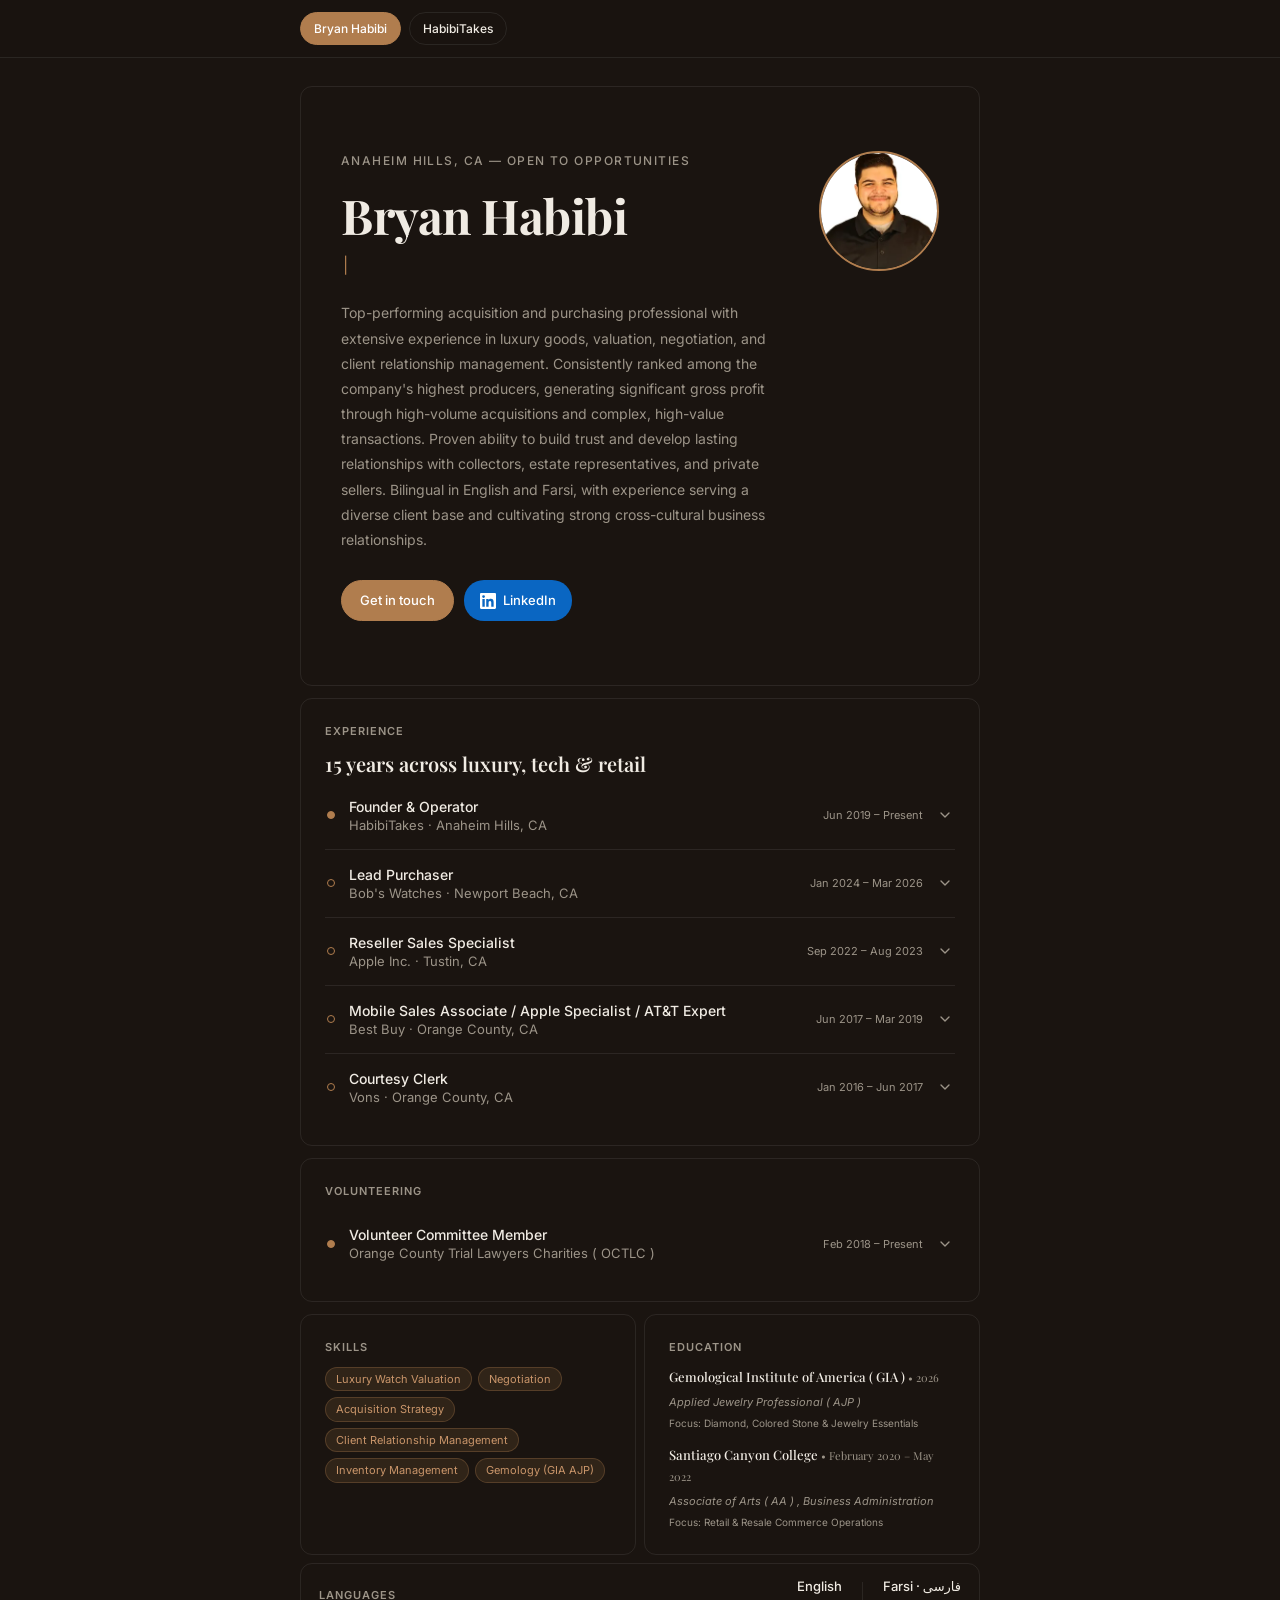
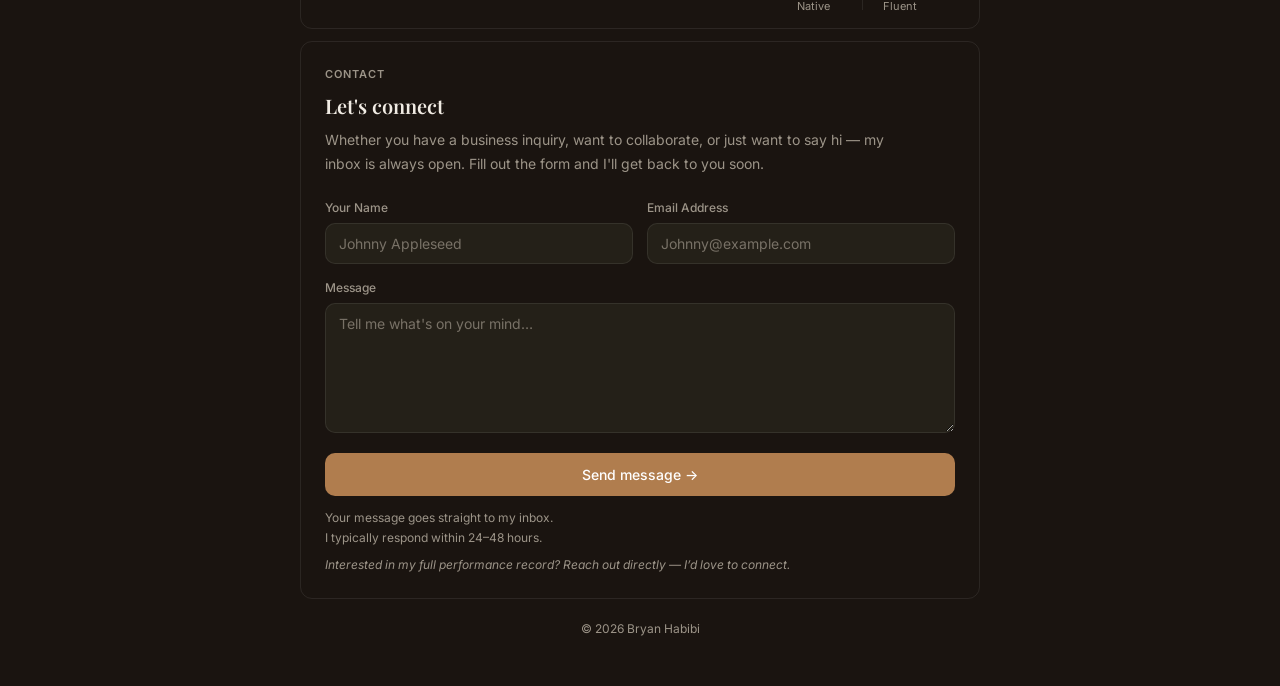
==== index.html @ 7abf28cc "images: stop the picture element from stretching the mobile hero Whitespace and the source tag were " ====
<!DOCTYPE html>
<html lang="en" class="dark">
<head>
  <meta charset="UTF-8" />
  <meta name="viewport" content="width=device-width, initial-scale=1.0" />
  <title>Bryan Habibi · Sales &amp; Acquisitions | Luxury Watches &amp; Resale</title>
  <link rel="dns-prefetch" href="//fonts.googleapis.com" />
  <link rel="dns-prefetch" href="//fonts.gstatic.com" />
  <link rel="preconnect" href="https://fonts.googleapis.com" />
  <link rel="preconnect" href="https://fonts.gstatic.com" crossorigin />
  <link rel="preload" href="https://fonts.googleapis.com/css2?family=Playfair+Display:wght@400;600;700&family=Inter:wght@400;500;600&display=swap" as="style" />
  <link href="https://fonts.googleapis.com/css2?family=Playfair+Display:wght@400;600;700&family=Inter:wght@400;500;600&display=swap" rel="stylesheet" />
  <link rel="stylesheet" href="styles.css" />
  <link rel="icon" type="image/png" sizes="32x32" href="assets/favicon-32.png" />
  <link rel="apple-touch-icon" sizes="180x180" href="assets/apple-touch-icon.png" />
  <meta name="description" content="Bryan Habibi — Sales and acquisitions professional in Southern California with 15 years across luxury watches, tech, and retail. Founder of HabibiTakes. GIA Applied Jewelry Professional." />
  <meta property="og:title" content="Bryan Habibi · Sales &amp; Acquisitions | Luxury Watches &amp; Resale" />
  <meta property="og:description" content="Bryan Habibi — Sales and acquisitions professional in Southern California with 15 years across luxury watches, tech, and retail. Founder of HabibiTakes. GIA Applied Jewelry Professional." />
  <meta property="og:image" content="https://bryanhabibi.com/assets/og-image.jpg" />
  <meta property="og:image:width" content="1200" />
  <meta property="og:image:height" content="630" />
  <meta property="og:url" content="https://bryanhabibi.com" />
  <meta property="og:type" content="website" />
  <meta name="twitter:card" content="summary_large_image" />
  <meta name="twitter:title" content="Bryan Habibi · Sales &amp; Acquisitions | Luxury Watches &amp; Resale" />
  <meta name="twitter:description" content="Bryan Habibi — Sales and acquisitions professional in Southern California with 15 years across luxury watches, tech, and retail. Founder of HabibiTakes. GIA Applied Jewelry Professional." />
  <meta name="twitter:image" content="https://bryanhabibi.com/assets/og-image.jpg" />
  <link rel="canonical" href="https://bryanhabibi.com" />
  <script type="application/ld+json">
  {
    "@context": "https://schema.org",
    "@type": "Person",
    "name": "Bryan Habibi",
    "url": "https://bryanhabibi.com",
    "jobTitle": "Founder & Operator",
    "worksFor": { "@type": "Organization", "name": "HabibiTakes" },
    "hasCredential": {
      "@type": "EducationalOccupationalCredential",
      "name": "Applied Jewelry Professional (AJP)",
      "recognizedBy": { "@type": "Organization", "name": "Gemological Institute of America" },
      "dateCreated": "2026"
    },
    "alumniOf": { "@type": "CollegeOrUniversity", "name": "Santiago Canyon College" },
    "address": { "@type": "PostalAddress", "addressLocality": "Anaheim Hills", "addressRegion": "CA", "addressCountry": "US" },
    "knowsLanguage": ["English", "Farsi"],
    "sameAs": ["https://www.linkedin.com/in/bryannhabibi"]
  }
  </script>
  <script>
    window.SITE_ID    = 'bryan';
    window.SITE_NAME  = 'Bryan Habibi';
    window.SITE_EMOJI = '👔';
    window.SITE_COLOR = 0xb07d4e;
  </script>
  <script defer src="analytics.js"></script>
</head>
<body>

  <a href="#main-content" class="skip-link">Skip to main content</a>

  <!-- ============================================================
       NAVIGATION
       ============================================================ -->
  <nav id="navbar">
    <div class="nav-inner">
      <div class="nav-switcher">
        <a href="https://bryanhabibi.com" class="switcher-btn active" aria-label="Go to Bryan Habibi site">Bryan Habibi</a>
        <a href="https://habibitakes.com" class="switcher-btn" aria-label="Go to HabibiTakes site" data-track="nav-to-ht">HabibiTakes</a>
      </div>
    </div>
  </nav>


  <span id="main-content" tabindex="-1" aria-hidden="true" style="position:absolute;height:0;overflow:hidden"></span>

  <main class="wrap">

    <!-- ============================================================
         HERO / ABOUT
         ============================================================ -->
    <section id="about" class="card hero-card fade-in">
      <div id="hero-bg" aria-hidden="true"></div>
      <div class="hero-row">
        <div class="hero-text">
          <p class="hero-eyebrow">Anaheim Hills, CA — Open to opportunities</p>
          <h1 class="hero-name">Bryan Habibi</h1>
          <p class="hero-sub" id="heroTagline" aria-label="Luxury Goods Acquisition &amp; Sales Specialist"></p>
          <p class="hero-bio">
            Top-performing acquisition and purchasing professional with
            extensive experience in luxury goods, valuation, negotiation,
            and client relationship management. Consistently ranked among
            the company's highest producers, generating significant gross
            profit through high-volume acquisitions and complex, high-value
            transactions. Proven ability to build trust and develop lasting
            relationships with collectors, estate representatives, and
            private sellers. Bilingual in English and Farsi, with experience
            serving a diverse client base and cultivating strong
            cross-cultural business relationships.
          </p>
          <div class="hero-actions">
            <a href="#contact" class="pill pill-filled">Get in touch</a>
            <a href="https://www.linkedin.com/in/habibitakes" class="linkedin-btn" target="_blank" rel="noopener noreferrer" aria-label="Visit Bryan Habibi on LinkedIn" data-track="linkedin-click">
              <svg class="linkedin-icon" viewBox="0 0 24 24" fill="currentColor" aria-hidden="true"><path d="M20.45 20.45h-3.56v-5.57c0-1.33-.02-3.04-1.85-3.04-1.85 0-2.14 1.45-2.14 2.94v5.67H9.35V9h3.41v1.56h.05c.48-.9 1.63-1.85 3.37-1.85 3.6 0 4.27 2.37 4.27 5.46v6.28zM5.34 7.43a2.07 2.07 0 11-.01-4.14 2.07 2.07 0 01.01 4.14zM7.12 20.45H3.56V9h3.56v11.45zM22.22 0H1.77C.79 0 0 .77 0 1.72v20.56C0 23.23.79 24 1.77 24h20.45c.98 0 1.78-.77 1.78-1.72V1.72C24 .77 23.2 0 22.22 0z"/></svg>
              <span>LinkedIn</span>
            </a>
          </div>
        </div>
        <picture><source srcset="assets/BryanHabibi_Headshot.webp" type="image/webp"><img class="hero-photo" src="assets/BryanHabibi_Headshot.jpg" alt="Bryan Habibi" width="120" height="120" fetchpriority="high"></picture>
      </div>
    </section>

    <!-- ============================================================
         EXPERIENCE TIMELINE
         ============================================================ -->
    <section id="experience" class="card fade-in">
      <div class="xp-header">
        <p class="card-label">Experience</p>
        <h2 class="card-title">15 years across luxury, tech &amp; retail</h2>
      </div>

      <div class="xp-list-wrap">

        <!-- Job 1: HabibiTakes -->
        <div class="xp-row" data-track="resume-habibi-takes">
          <button class="xp-head" type="button" aria-expanded="false" aria-controls="xp-panel-1">
            <span class="xp-dot filled" aria-hidden="true"></span>
            <span class="xp-meta">
              <span class="xp-role">Founder &amp; Operator</span>
              <span class="xp-company">HabibiTakes · Anaheim Hills, CA</span>
            </span>
            <span class="xp-date">Jun 2019 &ndash; Present</span>
            <svg class="xp-chev" viewBox="0 0 24 24" fill="none" stroke="currentColor" stroke-width="2" stroke-linecap="round" stroke-linejoin="round" aria-hidden="true"><polyline points="6 9 12 15 18 9"/></svg>
          </button>
          <div class="xp-panel" id="xp-panel-1" role="region" aria-hidden="true">
            <div class="xp-panel-inner">
              <ul class="xp-bullets">
                <li>Operating an independent product sourcing, resale, and distribution business serving DTC and B2B clients. Maintained margins between 150%&ndash;300% through sourcing inventory at 80&ndash;90% off MSRP.</li>
                <li>Managed purchasing decisions, oversaw inventory levels, adapted a dynamic pricing strategy, and maintained customer relationships through guaranteed logistics.</li>
                <li>Identified, screened, and mentored several associates into launching their own similar ventures, using a rigorous compatibility-based vetting process to ensure a strong fit.</li>
              </ul>
              <p class="xp-sub">Featured Achievement</p>
              <ul class="xp-bullets">
                <li>Sourced over 10,000 cases of Dog and Cat food through Amazon Prime and sold across B2B and D2C channels over a nine-month period, coordinating sales strategy across Amazon B2B and retail partners. Implemented a community giveback program donating excess inventory to local animal shelters and veterinary hospitals, reinforcing brand goodwill and optimizing sell-through rates.</li>
              </ul>
            </div>
          </div>
        </div>

        <!-- Job 2: Bob's Watches -->
        <div class="xp-row" data-track="resume-bobs-watches">
          <button class="xp-head" type="button" aria-expanded="false" aria-controls="xp-panel-2">
            <span class="xp-dot" aria-hidden="true"></span>
            <span class="xp-meta">
              <span class="xp-role">Lead Purchaser</span>
              <span class="xp-company">Bob's Watches · Newport Beach, CA</span>
            </span>
            <span class="xp-date">Jan 2024 &ndash; Mar 2026</span>
            <svg class="xp-chev" viewBox="0 0 24 24" fill="none" stroke="currentColor" stroke-width="2" stroke-linecap="round" stroke-linejoin="round" aria-hidden="true"><polyline points="6 9 12 15 18 9"/></svg>
          </button>
          <div class="xp-panel" id="xp-panel-2" role="region" aria-hidden="true">
            <div class="xp-panel-inner">
              <p class="xp-sub">Performance Highlights</p>
              <ul class="xp-bullets">
                <li>#1 of 20 ranked in purchasing company-wide by total units acquired.</li>
                <li>Consistently maintained top commission tier in 90%+ of working weeks, including through seasonal fluctuations.</li>
              </ul>
              <p class="xp-sub">Role &amp; Responsibilities</p>
              <ul class="xp-bullets">
                <li>Conducted real-time market valuation on pre-owned luxury timepieces across both modern and vintage Rolex, Patek Philippe, Audemars Piguet, Omega, and Cartier.</li>
                <li>Maintained weekly 1 on 1 meetings with other purchasers to review call performance, email quality, and conduct mock negotiations to bridge skill gaps.</li>
                <li>Managed complex consignment and estate acquisitions by providing valuations, engaging in fee negotiations, and managing the client relationship from start to finish.</li>
                <li>Participated in monthly meetings with management to discuss buying prices and practices to maintain operations within optimal market positioning.</li>
              </ul>
              <p class="xp-sub">Featured Achievement</p>
              <ul class="xp-bullets">
                <li>Coordinated the acquisition and consignment of a $500,000 estate consisting of five rare Patek Philippe timepieces. Managed negotiations across multiple stakeholders over four months, accelerated sales timelines, and generated substantial company revenue while preserving key collector relationships.</li>
              </ul>
            </div>
          </div>
        </div>

        <!-- Job 3: Apple Inc. -->
        <div class="xp-row" data-track="resume-apple">
          <button class="xp-head" type="button" aria-expanded="false" aria-controls="xp-panel-3">
            <span class="xp-dot" aria-hidden="true"></span>
            <span class="xp-meta">
              <span class="xp-role">Reseller Sales Specialist</span>
              <span class="xp-company">Apple Inc. · Tustin, CA</span>
            </span>
            <span class="xp-date">Sep 2022 &ndash; Aug 2023</span>
            <svg class="xp-chev" viewBox="0 0 24 24" fill="none" stroke="currentColor" stroke-width="2" stroke-linecap="round" stroke-linejoin="round" aria-hidden="true"><polyline points="6 9 12 15 18 9"/></svg>
          </button>
          <div class="xp-panel" id="xp-panel-3" role="region" aria-hidden="true">
            <div class="xp-panel-inner">
              <ul class="xp-bullets">
                <li>Advised partnering retail employees on Apple hardware, software, and accessory lineup, consistently meeting and exceeding individual sales targets at assigned locations.</li>
                <li>Leveraged 10 years of product knowledge across the full Apple ecosystem to support consultative, needs-based selling with a focus on customer satisfaction and retention.</li>
              </ul>
            </div>
          </div>
        </div>

        <!-- Job 4: Best Buy -->
        <div class="xp-row" data-track="resume-best-buy">
          <button class="xp-head" type="button" aria-expanded="false" aria-controls="xp-panel-4">
            <span class="xp-dot" aria-hidden="true"></span>
            <span class="xp-meta">
              <span class="xp-role">Mobile Sales Associate / Apple Specialist / AT&amp;T Expert</span>
              <span class="xp-company">Best Buy · Orange County, CA</span>
            </span>
            <span class="xp-date">Jun 2017 &ndash; Mar 2019</span>
            <svg class="xp-chev" viewBox="0 0 24 24" fill="none" stroke="currentColor" stroke-width="2" stroke-linecap="round" stroke-linejoin="round" aria-hidden="true"><polyline points="6 9 12 15 18 9"/></svg>
          </button>
          <div class="xp-panel" id="xp-panel-4" role="region" aria-hidden="true">
            <div class="xp-panel-inner">
              <ul class="xp-bullets">
                <li>Drove mobile device and plan sales across AT&amp;T, Verizon, and Sprint carrier lines, consistently ranking among top associates in the department.</li>
                <li>Built customer rapport through needs-based consultations, resulting in increased attachment rate on accessories and protection plans.</li>
              </ul>
            </div>
          </div>
        </div>

        <!-- Job 5: Vons -->
        <div class="xp-row" data-track="resume-vons">
          <button class="xp-head" type="button" aria-expanded="false" aria-controls="xp-panel-5">
            <span class="xp-dot" aria-hidden="true"></span>
            <span class="xp-meta">
              <span class="xp-role">Courtesy Clerk</span>
              <span class="xp-company">Vons · Orange County, CA</span>
            </span>
            <span class="xp-date">Jan 2016 &ndash; Jun 2017</span>
            <svg class="xp-chev" viewBox="0 0 24 24" fill="none" stroke="currentColor" stroke-width="2" stroke-linecap="round" stroke-linejoin="round" aria-hidden="true"><polyline points="6 9 12 15 18 9"/></svg>
          </button>
          <div class="xp-panel" id="xp-panel-5" role="region" aria-hidden="true">
            <div class="xp-panel-inner">
              <ul class="xp-bullets">
                <li>Assisted customers throughout the store including bagging groceries, locating products, and ensuring a smooth and welcoming in-store experience.</li>
                <li>Supported management in the planning and execution of in-store activations for promotional events, seasonal campaigns, and holiday displays.</li>
              </ul>
            </div>
          </div>
        </div>

      </div>
    </section>

    <!-- ============================================================
         VOLUNTEERING
         ============================================================ -->
    <section class="card fade-in" aria-label="Volunteering">
      <div class="xp-header">
        <p class="card-label">Volunteering</p>
      </div>

      <div class="xp-list-wrap">

        <!-- OCTLC -->
        <div class="xp-row" data-track="volunteer-octlc">
          <button class="xp-head" type="button" aria-expanded="false" aria-controls="xp-panel-6">
            <span class="xp-dot filled" aria-hidden="true"></span>
            <span class="xp-meta">
              <span class="xp-role">Volunteer Committee Member</span>
              <span class="xp-company">Orange County Trial Lawyers Charities ( OCTLC )</span>
            </span>
            <span class="xp-date">Feb 2018 &ndash; Present</span>
            <svg class="xp-chev" viewBox="0 0 24 24" fill="none" stroke="currentColor" stroke-width="2" stroke-linecap="round" stroke-linejoin="round" aria-hidden="true"><polyline points="6 9 12 15 18 9"/></svg>
          </button>
          <div class="xp-panel" id="xp-panel-6" role="region" aria-hidden="true">
            <div class="xp-panel-inner">
              <ul class="xp-bullets">
                <li>Maintain the organization's social media and online presence, and represent OCTLC in person at fundraising campaigns and events 3&ndash;4 times per year.</li>
                <li>Provide on-site IT support for major in-person events, including AV setup, troubleshooting, and technical assistance to keep programming running smoothly.</li>
                <li>Support fundraising efforts benefiting Orange County nonprofits including Human Options and CHOC Children's Hospital.</li>
              </ul>
            </div>
          </div>
        </div>

      </div>
    </section>

    <!-- ============================================================
         SKILLS · EDUCATION · LANGUAGES
         ============================================================ -->
    <section class="se-wrap" aria-label="Skills, education and languages">

      <div class="grid-2 se-row">
        <!-- Skills -->
        <div class="card fade-in d1">
          <p class="card-label">Skills</p>
          <div class="badge-wrap">
            <span class="badge">Luxury Watch Valuation</span>
            <span class="badge">Negotiation</span>
            <span class="badge">Acquisition Strategy</span>
            <span class="badge">Client Relationship Management</span>
            <span class="badge">Inventory Management</span>
            <span class="badge">Gemology (GIA AJP)</span>
          </div>
        </div>

        <!-- Education -->
        <div class="card fade-in d2">
          <p class="card-label">Education</p>
          <div class="edu-item">
            <p class="edu-name">Gemological Institute of America ( GIA ) <span class="edu-inline-date">&bull; 2026</span></p>
            <p class="edu-body"><em>Applied Jewelry Professional ( AJP )</em></p>
            <p class="edu-sub">Focus: Diamond, Colored Stone &amp; Jewelry Essentials</p>
          </div>
          <div class="edu-item">
            <p class="edu-name">Santiago Canyon College <span class="edu-inline-date">&bull; February 2020 &ndash; May 2022</span></p>
            <p class="edu-body"><em>Associate of Arts ( AA ) , Business Administration</em></p>
            <p class="edu-sub">Focus: Retail &amp; Resale Commerce Operations</p>
          </div>
        </div>
      </div>

      <!-- Languages -->
      <div class="card lang-bar fade-in d3">
        <p class="card-label lang-label">Languages</p>
        <div class="lang-entries">
          <div class="lang-entry">
            <span class="lang-name">English</span>
            <span class="lang-level">Native</span>
          </div>
          <div class="lang-divider" aria-hidden="true"></div>
          <div class="lang-entry">
            <span class="lang-name">Farsi · فارسی</span>
            <span class="lang-level">Fluent</span>
          </div>
        </div>
      </div>

    </section>

    <!-- ============================================================
         CONTACT
         ============================================================ -->
    <section id="contact" class="card fade-in">
      <p class="card-label">Contact</p>
      <h2 class="card-title">Let's connect</h2>
      <p class="contact-intro">
        Whether you have a business inquiry, want to collaborate, or just want to say hi —
        my inbox is always open. Fill out the form and I'll get back to you soon.
      </p>

      <form id="contact-form-bh" novalidate>
        <div class="form-grid">
          <div class="form-row">
            <label for="fname">Your Name</label>
            <input type="text" id="fname" name="name" placeholder="Johnny Appleseed" required />
          </div>
          <div class="form-row">
            <label for="femail">Email Address</label>
            <input type="email" id="femail" name="email" placeholder="Johnny@example.com" required />
          </div>
        </div>
        <div class="form-row">
          <label for="fmessage">Message</label>
          <textarea id="fmessage" name="message" placeholder="Tell me what's on your mind…" required></textarea>
        </div>
        <button type="submit" class="submit-btn" data-fs-submit-btn>Send message &rarr;</button>
        <div id="form-error"></div>
        <p class="form-note">Your message goes straight to my inbox.<br/>I typically respond within 24&ndash;48 hours.</p>
        <p class="form-note form-note-em">Interested in my full performance record? Reach out directly &mdash; I&rsquo;d love to connect.</p>
        <!-- Honeypot — hidden from real users, bots auto-fill it -->
        <div style="position:absolute;left:-9999px;height:0;overflow:hidden;" aria-hidden="true">
          <label for="website">Leave this empty</label>
          <input type="text" id="website" name="website" tabindex="-1" autocomplete="off" />
        </div>
        <input type="hidden" name="_timestamp" value="" />
      </form>

      <!-- Shown on successful submission -->
      <div id="form-success" data-fs-success>
        <svg viewBox="0 0 24 24" fill="none" stroke="currentColor" stroke-width="2" stroke-linecap="round" stroke-linejoin="round">
          <path d="M22 11.08V12a10 10 0 11-5.93-9.14"/>
          <polyline points="22 4 12 14.01 9 11.01"/>
        </svg>
        <p>Thanks for reaching out!</p>
        <small>I&rsquo;ll get back to you soon.</small>
      </div>
    </section>

    <!-- ============================================================
         FOOTER
         ============================================================ -->
    <footer>
      <p>&copy; <span id="yr">2026</span> Bryan Habibi</p>
    </footer>

  </main>


  <!-- ============================================================
       JAVASCRIPT
       ============================================================ -->
  <script>
    /* Dark mode is enforced permanently via class="dark" on <html>. */

    /* ── Footer year ───────────────────────────────────────────── */
    document.getElementById('yr').textContent = new Date().getFullYear();

    /* ── Parallax hero background ──────────────────────────────── */
    const heroBg = document.getElementById('hero-bg');
    window.addEventListener('scroll', () => {
      if (heroBg && window.innerWidth > 600) {
        heroBg.style.transform = `translateY(${window.scrollY * 0.38}px)`;
      }
    }, { passive: true });

    /* ── Intersection Observer: fade-in on scroll ──────────────── */
    const io = new IntersectionObserver(
      entries => entries.forEach(e => {
        if (e.isIntersecting) {
          e.target.classList.add('visible');
          io.unobserve(e.target);
        }
      }),
      { threshold: 0, rootMargin: '0px' }
    );
    const fadeEls = document.querySelectorAll('.fade-in');
    fadeEls.forEach(el => io.observe(el));
    setTimeout(() => fadeEls.forEach(el => el.classList.add('visible')), 1500);

    /* ── Animated stat counter ──────────────────────────────────── */
    (function () {
      if (window.matchMedia('(prefers-reduced-motion: reduce)').matches) return;
      document.querySelectorAll('.stat-num').forEach(el => {
        const raw = el.textContent.trim();
        const num = Number(raw);
        if (!Number.isFinite(num) || raw !== String(num)) return;
        el.textContent = '0';
        const counterIo = new IntersectionObserver(entries => {
          if (!entries[0].isIntersecting) return;
          counterIo.disconnect();
          const start = performance.now();
          const dur = 1500;
          (function tick(now) {
            const p = Math.min((now - start) / dur, 1);
            const eased = 1 - Math.pow(1 - p, 3);
            el.textContent = Math.round(eased * num);
            if (p < 1) requestAnimationFrame(tick);
          })(start);
        }, { threshold: 0.5 });
        counterIo.observe(el.closest('.stat-card') || el);
      });
    })();

    /* ── Typewriter effect ───────────────────────────────────────── */
    (function () {
      const reduced = window.matchMedia('(prefers-reduced-motion: reduce)').matches;
      function typewrite(el, text, delay) {
        if (reduced) { el.textContent = text; return; }
        el.textContent = '';
        el.classList.add('tw-typing');
        let i = 0;
        setTimeout(() => {
          const iv = setInterval(() => {
            el.textContent += text[i++];
            if (i >= text.length) {
              clearInterval(iv);
              setTimeout(() => el.classList.remove('tw-typing'), 1000);
            }
          }, 45);
        }, delay);
      }
      const tag = document.getElementById('heroTagline');
      if (tag) typewrite(tag, 'Luxury Goods Acquisition & Sales Specialist', 1500);
    })();

    /* ── Page transition ─────────────────────────────────────────── */
    document.querySelectorAll('.switcher-btn').forEach(btn => {
      btn.addEventListener('click', e => {
        const href = btn.getAttribute('href');
        if (!href || href === '#' || btn.classList.contains('active')) return;
        e.preventDefault();
        document.body.style.transition = 'opacity 0.3s ease, transform 0.3s ease';
        document.body.style.opacity = '0';
        document.body.style.transform = 'translateY(-10px)';
        setTimeout(() => { window.location.href = href; }, 300);
      });
    });

    /* ── Experience timeline: accordion expand / collapse ───────── */
    (function () {
      const rows = Array.from(document.querySelectorAll('.xp-row'));
      rows.forEach(row => {
        const head  = row.querySelector('.xp-head');
        const panel = row.querySelector('.xp-panel');
        if (!head || !panel) return;

        head.addEventListener('click', () => {
          const willOpen = !row.classList.contains('open');

          // Close every row first (only one open at a time)
          rows.forEach(r => {
            r.classList.remove('open');
            const p = r.querySelector('.xp-panel');
            const h = r.querySelector('.xp-head');
            if (p) { p.style.maxHeight = null; p.setAttribute('aria-hidden', 'true'); }
            if (h) h.setAttribute('aria-expanded', 'false');
          });

          if (willOpen) {
            row.classList.add('open');
            panel.style.maxHeight = panel.scrollHeight + 'px';
            panel.setAttribute('aria-hidden', 'false');
            head.setAttribute('aria-expanded', 'true');
          }
        });
      });
    })();

    /* ── Honeypot timestamp ─────────────────────────────────────────── */
    (function () {
      const formEl  = document.getElementById('contact-form-bh');
      const tsField = formEl.querySelector('[name="_timestamp"]');
      formEl.addEventListener('focusin', function () {
        if (!tsField.value) tsField.value = Date.now();
      }, { once: true });
    })();

    /* ── Contact form: Formspree async submission ─────────────────── */
    const form    = document.getElementById('contact-form-bh');
    const success = document.getElementById('form-success');
    const errEl   = document.getElementById('form-error');

    form.addEventListener('submit', async e => {
      e.preventDefault();
      const name    = form.name.value.trim();
      const email   = form.email.value.trim();
      const message = form.message.value.trim();
      if (!name || !email || !message) return;

      const btn = form.querySelector('[data-fs-submit-btn]');
      btn.textContent     = 'Sending...';
      btn.disabled        = true;
      errEl.style.display = 'none';

      try {
        const res = await fetch('https://formspree.io/f/mqejgoge', {
          method:  'POST',
          headers: { 'Accept': 'application/json' },
          body:    new FormData(form)
        });

        if (res.ok) {
          form.style.display    = 'none';
          success.style.display = 'block';
        } else {
          const data = await res.json();
          const msg  = data.errors?.map(err => err.message).join(' ')
                       || 'Something went wrong. Please try again.';
          throw new Error(msg);
        }
      } catch (err) {
        const isNetwork = err instanceof TypeError;
        errEl.textContent   = isNetwork
          ? 'Unable to send — please check your connection and try again.'
          : (err.message || 'Something went wrong. Please try again.');
        errEl.style.display = 'block';
        btn.textContent     = 'Send message →';
        btn.disabled        = false;
      }
    });
  </script>

</body>
</html>
---- styles.css ----
/* ============================================================
   Bryan Habibi — editorial minimal redesign
   Clean, airy, thin borders, single warm background.
   ============================================================ */

:root {
  --radius:    12px;
  --serif:     'Playfair Display', Georgia, 'Times New Roman', serif;
  --sans:      'Inter', system-ui, -apple-system, BlinkMacSystemFont, sans-serif;
  --maxw:      720px;
}

/* Dark mode is enforced permanently (class="dark" on <html>). */
html.dark {
  --bg:        #1a1410;
  --surface:   #242018;
  --text:      #f0ebe3;
  --muted:     #9c9488;
  --accent:    #b07d4e;
  --border:    rgba(255, 255, 255, 0.08);
  --nav-bg:    rgba(26, 20, 16, 0.92);
}

* { box-sizing: border-box; margin: 0; padding: 0; }

html { scroll-behavior: smooth; }

body {
  font-family: var(--sans);
  background: var(--bg);
  color: var(--text);
  line-height: 1.6;
  font-weight: 400;
  -webkit-font-smoothing: antialiased;
  -moz-osx-font-smoothing: grayscale;
  transition: background 0.3s ease, color 0.3s ease;
}

a { color: inherit; }

/* ── Skip link ─────────────────────────────────────────────── */
.skip-link {
  position: absolute;
  left: -9999px;
  top: 0;
  background: var(--accent);
  color: #fff;
  padding: 10px 16px;
  border-radius: 0 0 8px 0;
  z-index: 100;
  font-size: 13px;
}
.skip-link:focus { left: 0; }

/* ── Navigation — slim bar, switcher pills only ────────────── */
#navbar {
  position: sticky;
  top: 0;
  z-index: 50;
  background: var(--nav-bg);
  backdrop-filter: blur(14px);
  -webkit-backdrop-filter: blur(14px);
  border-bottom: 0.5px solid var(--border);
}

.nav-inner {
  position: relative;
  max-width: var(--maxw);
  margin: 0 auto;
  padding: 12px 20px;
  display: flex;
  align-items: center;
  gap: 16px;
}

.nav-switcher { display: flex; gap: 8px; }

.switcher-btn {
  font-size: 12px;
  font-weight: 500;
  padding: 6px 13px;
  border-radius: 999px;
  border: 0.5px solid var(--border);
  color: var(--text);
  text-decoration: none;
  white-space: nowrap;
  transition: background 0.25s ease, border-color 0.25s ease, color 0.25s ease;
}
.switcher-btn:hover { border-color: var(--accent); }
.switcher-btn.active {
  background: var(--accent);
  color: #fff;
  border-color: var(--accent);
}

/* ── Layout shell ──────────────────────────────────────────── */
.wrap {
  max-width: var(--maxw);
  margin: 0 auto;
  padding: 28px 20px 44px;
  display: flex;
  flex-direction: column;
  gap: 12px;
}

section[id] { scroll-margin-top: 80px; }

/* ── Card base ─────────────────────────────────────────────── */
.card {
  border: 0.5px solid var(--border);
  border-radius: var(--radius);
  padding: 24px;
  background: transparent;
  transition: border-color 0.3s ease;
}

.card-label {
  font-size: 11px;
  font-weight: 600;
  text-transform: uppercase;
  letter-spacing: 0.09em;
  color: var(--muted);
  margin-bottom: 10px;
}
.card-title {
  font-family: var(--serif);
  font-size: 20px;
  font-weight: 600;
  color: var(--text);
  line-height: 1.25;
}
.card-body {
  font-size: 13px;
  color: var(--muted);
  line-height: 1.65;
  margin-top: 8px;
}

/* ── Hero ──────────────────────────────────────────────────── */
.hero-card {
  position: relative;
  overflow: hidden;
  padding: 64px 40px;
}
#hero-bg {
  position: absolute;
  inset: 0;
  pointer-events: none;
  z-index: -1;
}
.hero-eyebrow {
  font-size: 12px;
  font-weight: 500;
  text-transform: uppercase;
  letter-spacing: 0.12em;
  color: var(--muted);
  margin-bottom: 20px;
}
.hero-name {
  font-family: var(--serif);
  font-size: 48px;
  font-weight: 700;
  line-height: 1.05;
  letter-spacing: -0.01em;
  color: var(--text);
}
.hero-sub {
  font-size: 16px;
  color: var(--muted);
  margin-top: 12px;
  min-height: 1.4em;
}
.hero-sub.tw-typing::after {
  content: '|';
  color: var(--accent);
  margin-left: 2px;
  animation: twblink 1s step-end infinite;
}
@keyframes twblink { 50% { opacity: 0; } }
.hero-bio {
  font-size: 14px;
  color: var(--muted);
  line-height: 1.8;
  max-width: 560px;
  margin-top: 22px;
}
.hero-actions {
  display: flex;
  flex-wrap: wrap;
  gap: 10px;
  margin-top: 28px;
}

/* ── Pills ─────────────────────────────────────────────────── */
.pill {
  font-size: 13px;
  font-weight: 500;
  padding: 9px 18px;
  border-radius: 999px;
  text-decoration: none;
  display: inline-block;
  transition: opacity 0.25s ease, border-color 0.25s ease, color 0.25s ease;
}
.pill-filled {
  background: var(--accent);
  color: #fff;
  border: 0.5px solid var(--accent);
}
.pill-filled:hover { opacity: 0.9; }
.pill-outline {
  color: var(--text);
  border: 0.5px solid var(--border);
}
.pill-outline:hover { border-color: var(--accent); color: var(--accent); }

/* ── Hero row: text + profile photo ────────────────────────── */
.hero-row {
  display: flex;
  align-items: flex-start;
  gap: 32px;
}
.hero-text { flex: 1; min-width: 0; }
/* Keep the img as the flex item so the existing photo rules still apply.
   source must not become its own flex item once picture is display:contents. */
.hero-row > picture { display: contents; }
.hero-row source { display: none; }
.hero-photo {
  width: 120px;
  height: 120px;
  border-radius: 50%;
  object-fit: cover;
  object-position: center top;
  border: 2px solid var(--accent, #b07d4e);
  flex-shrink: 0;
}

/* ── LinkedIn button ───────────────────────────────────────── */
.linkedin-btn {
  display: inline-flex;
  align-items: center;
  gap: 7px;
  background: #0A66C2;
  color: #ffffff;
  border: none;
  border-radius: 20px;
  padding: 8px 16px;
  font-size: 13px;
  font-weight: 500;
  text-decoration: none;
  transition: background 0.2s ease;
}
.linkedin-btn:hover { background: #004182; }
.linkedin-icon { width: 16px; height: 16px; flex-shrink: 0; }

/* ── Two-column grid ───────────────────────────────────────── */
.grid-2 {
  display: grid;
  grid-template-columns: 1fr 1fr;
  gap: 12px;
}

/* ── Feature cards ─────────────────────────────────────────── */
.feature-card {
  padding: 20px;
  min-height: 148px;
  display: flex;
  flex-direction: column;
}
.feature-card .card-body { margin-top: auto; padding-top: 10px; }

/* ── Experience timeline ───────────────────────────────────── */
.xp-header { margin-bottom: 6px; }

.xp-row { border-bottom: 0.5px solid var(--border); }
.xp-row:last-child { border-bottom: none; }

.xp-head {
  display: flex;
  align-items: center;
  gap: 14px;
  width: 100%;
  background: none;
  border: none;
  padding: 16px 2px;
  cursor: pointer;
  text-align: left;
  color: inherit;
  font-family: inherit;
}
.xp-dot {
  width: 8px;
  height: 8px;
  border-radius: 50%;
  flex-shrink: 0;
  border: 1.5px solid var(--accent);
  background: transparent;
}
.xp-dot.filled { background: var(--accent); }
.xp-meta {
  display: flex;
  flex-direction: column;
  gap: 2px;
  flex: 1;
  min-width: 0;
}
.xp-role {
  font-size: 14px;
  font-weight: 500;
  color: var(--text);
}
.xp-company {
  font-size: 13px;
  color: var(--muted);
}
.xp-date {
  font-size: 11px;
  color: var(--muted);
  white-space: nowrap;
  flex-shrink: 0;
}
.xp-chev {
  width: 16px;
  height: 16px;
  color: var(--muted);
  flex-shrink: 0;
  transition: transform 0.35s ease;
}
.xp-row.open .xp-chev { transform: rotate(180deg); }

.xp-panel {
  max-height: 0;
  overflow: hidden;
  transition: max-height 0.4s ease;
}
.xp-panel-inner { padding: 0 2px 18px 22px; }
.xp-sub {
  font-size: 11px;
  font-weight: 600;
  text-transform: uppercase;
  letter-spacing: 0.08em;
  color: var(--accent);
  margin: 14px 0 8px;
}
.xp-sub:first-child { margin-top: 0; }
.xp-bullets { list-style: none; }
.xp-bullets li {
  font-size: 13px;
  line-height: 1.6;
  color: var(--muted);
  padding-left: 16px;
  position: relative;
  margin-bottom: 7px;
}
.xp-bullets li::before {
  content: '–';
  position: absolute;
  left: 0;
  color: var(--accent);
  font-weight: 600;
}
.xp-bullets li:last-child { margin-bottom: 0; }

/* ── Skills ────────────────────────────────────────────────── */
.skill-cat {
  font-size: 11px;
  font-weight: 600;
  text-transform: uppercase;
  letter-spacing: 0.07em;
  color: var(--muted);
  margin-bottom: 10px;
}
.skill-pills {
  display: flex;
  flex-wrap: wrap;
  gap: 7px;
}
.skill-pill {
  font-size: 12px;
  color: var(--text);
  border: 0.5px solid var(--border);
  border-radius: 999px;
  padding: 5px 11px;
  line-height: 1.4;
}
.skill-divider {
  height: 0.5px;
  background: var(--border);
  margin: 16px 0;
}

/* ── Skill badge pills ─────────────────────────────────────── */
.badge-wrap {
  display: flex;
  flex-wrap: wrap;
  gap: 6px;
}
.badge {
  background: rgba(176, 125, 78, 0.10);
  color: var(--accent, #b07d4e);
  border: 0.5px solid rgba(176, 125, 78, 0.25);
  border-radius: 20px;
  font-size: 11px;
  padding: 3px 10px;
  line-height: 1.5;
}
html.dark .badge {
  background: rgba(176, 125, 78, 0.15);
  color: #c9956a;
  border-color: rgba(176, 125, 78, 0.30);
}

/* ── Skills / Education / Languages wrapper ────────────────── */
.se-wrap {
  display: flex;
  flex-direction: column;
  gap: 8px;
}
.se-row { gap: 8px; }

/* ── Education ─────────────────────────────────────────────── */
.edu-name {
  font-family: var(--serif);
  font-size: 13px;
  font-weight: 500;
  color: var(--text);
}
.edu-body { font-size: 11px; color: var(--muted); margin-top: 6px; }
.edu-sub  { font-size: 10px; color: var(--muted); margin-top: 4px; }
.edu-item + .edu-item { margin-top: 14px; }
.edu-inline-date {
  color: var(--muted);
  font-weight: 400;
  font-size: 11px;
}

/* ── Languages bar ─────────────────────────────────────────── */
.lang-bar {
  display: flex;
  align-items: center;
  justify-content: space-between;
  gap: 16px;
  padding: 12px 18px;
}
.lang-label { margin-bottom: 0; }
.lang-entries {
  display: flex;
  align-items: center;
  gap: 20px;
}
.lang-entry {
  display: flex;
  flex-direction: column;
}
.lang-name { font-size: 13px; font-weight: 500; color: var(--text); }
.lang-level { font-size: 11px; color: var(--muted); margin-top: 1px; }
.lang-divider {
  width: 0.5px;
  height: 28px;
  background: var(--border);
  flex-shrink: 0;
}

/* ── Contact ───────────────────────────────────────────────── */
.contact-intro {
  font-size: 14px;
  color: var(--muted);
  line-height: 1.7;
  max-width: 560px;
  margin: 10px 0 22px;
}
.form-grid {
  display: grid;
  grid-template-columns: 1fr 1fr;
  gap: 14px;
  margin-bottom: 14px;
}
.form-grid .form-row { margin-bottom: 0; }
.form-row {
  display: flex;
  flex-direction: column;
  margin-bottom: 14px;
}
.form-row label {
  font-size: 12px;
  font-weight: 500;
  color: var(--muted);
  margin-bottom: 6px;
}
input, textarea {
  font-family: inherit;
  font-size: 14px;
  color: var(--text);
  background: var(--surface);
  border: 0.5px solid var(--border);
  border-radius: 10px;
  padding: 11px 13px;
  width: 100%;
  transition: border-color 0.25s ease;
}
input::placeholder, textarea::placeholder { color: var(--muted); opacity: 0.7; }
input:focus, textarea:focus { outline: none; border-color: var(--accent); }
textarea { min-height: 130px; resize: vertical; }

.submit-btn {
  margin-top: 6px;
  width: 100%;
  background: var(--accent);
  color: #fff;
  border: none;
  border-radius: 10px;
  padding: 13px;
  font-family: inherit;
  font-size: 14px;
  font-weight: 500;
  cursor: pointer;
  transition: opacity 0.25s ease;
}
.submit-btn:hover { opacity: 0.9; }
.submit-btn:disabled { opacity: 0.6; cursor: default; }

#form-error {
  display: none;
  color: #c0392b;
  font-size: 13px;
  margin-top: 10px;
}
.form-note {
  font-size: 12px;
  color: var(--muted);
  margin-top: 12px;
  line-height: 1.6;
}
.form-note-em { font-style: italic; margin-top: 8px; }

#form-success {
  display: none;
  text-align: center;
  padding: 22px 0 8px;
}
#form-success svg { width: 44px; height: 44px; color: var(--accent); }
#form-success p {
  font-family: var(--serif);
  font-size: 1.15rem;
  margin-top: 12px;
  color: var(--text);
}
#form-success small { color: var(--muted); font-size: 0.85rem; }

/* ── Footer ────────────────────────────────────────────────── */
footer {
  text-align: center;
  padding: 8px 0 4px;
}
footer p {
  font-size: 12px;
  color: var(--muted);
}

/* ── Fade-in on scroll ─────────────────────────────────────── */
.fade-in {
  opacity: 0;
  transform: translateY(16px);
  transition: opacity 0.7s ease, transform 0.7s ease;
}
.fade-in.visible { opacity: 1; transform: none; }
.d1 { transition-delay: 0.08s; }
.d2 { transition-delay: 0.16s; }
.d3 { transition-delay: 0.24s; }
.d4 { transition-delay: 0.32s; }

/* ── Responsive ────────────────────────────────────────────── */
@media (max-width: 640px) {
  .grid-2      { grid-template-columns: 1fr; }
  .form-grid   { grid-template-columns: 1fr; }
  .hero-card   { padding: 44px 24px; }
  .hero-name   { font-size: 38px; }

  .xp-head { flex-wrap: wrap; }
  .xp-date { order: 3; margin-left: 22px; }

  /* Hero: stack photo above text, centered */
  .hero-row { flex-direction: column; }
  .hero-photo {
    order: -1;
    align-self: center;
    width: 96px;
    height: 96px;
    margin-bottom: 16px;
  }

  /* Languages bar: label above, entries below */
  .lang-bar {
    flex-direction: column;
    align-items: flex-start;
    gap: 10px;
  }
  .lang-entries { width: 100%; }
}

/* ── Reduced motion ────────────────────────────────────────── */
@media (prefers-reduced-motion: reduce) {
  html { scroll-behavior: auto; }
  .fade-in { opacity: 1; transform: none; transition: none; }
  .hero-sub.tw-typing::after { animation: none; }
}
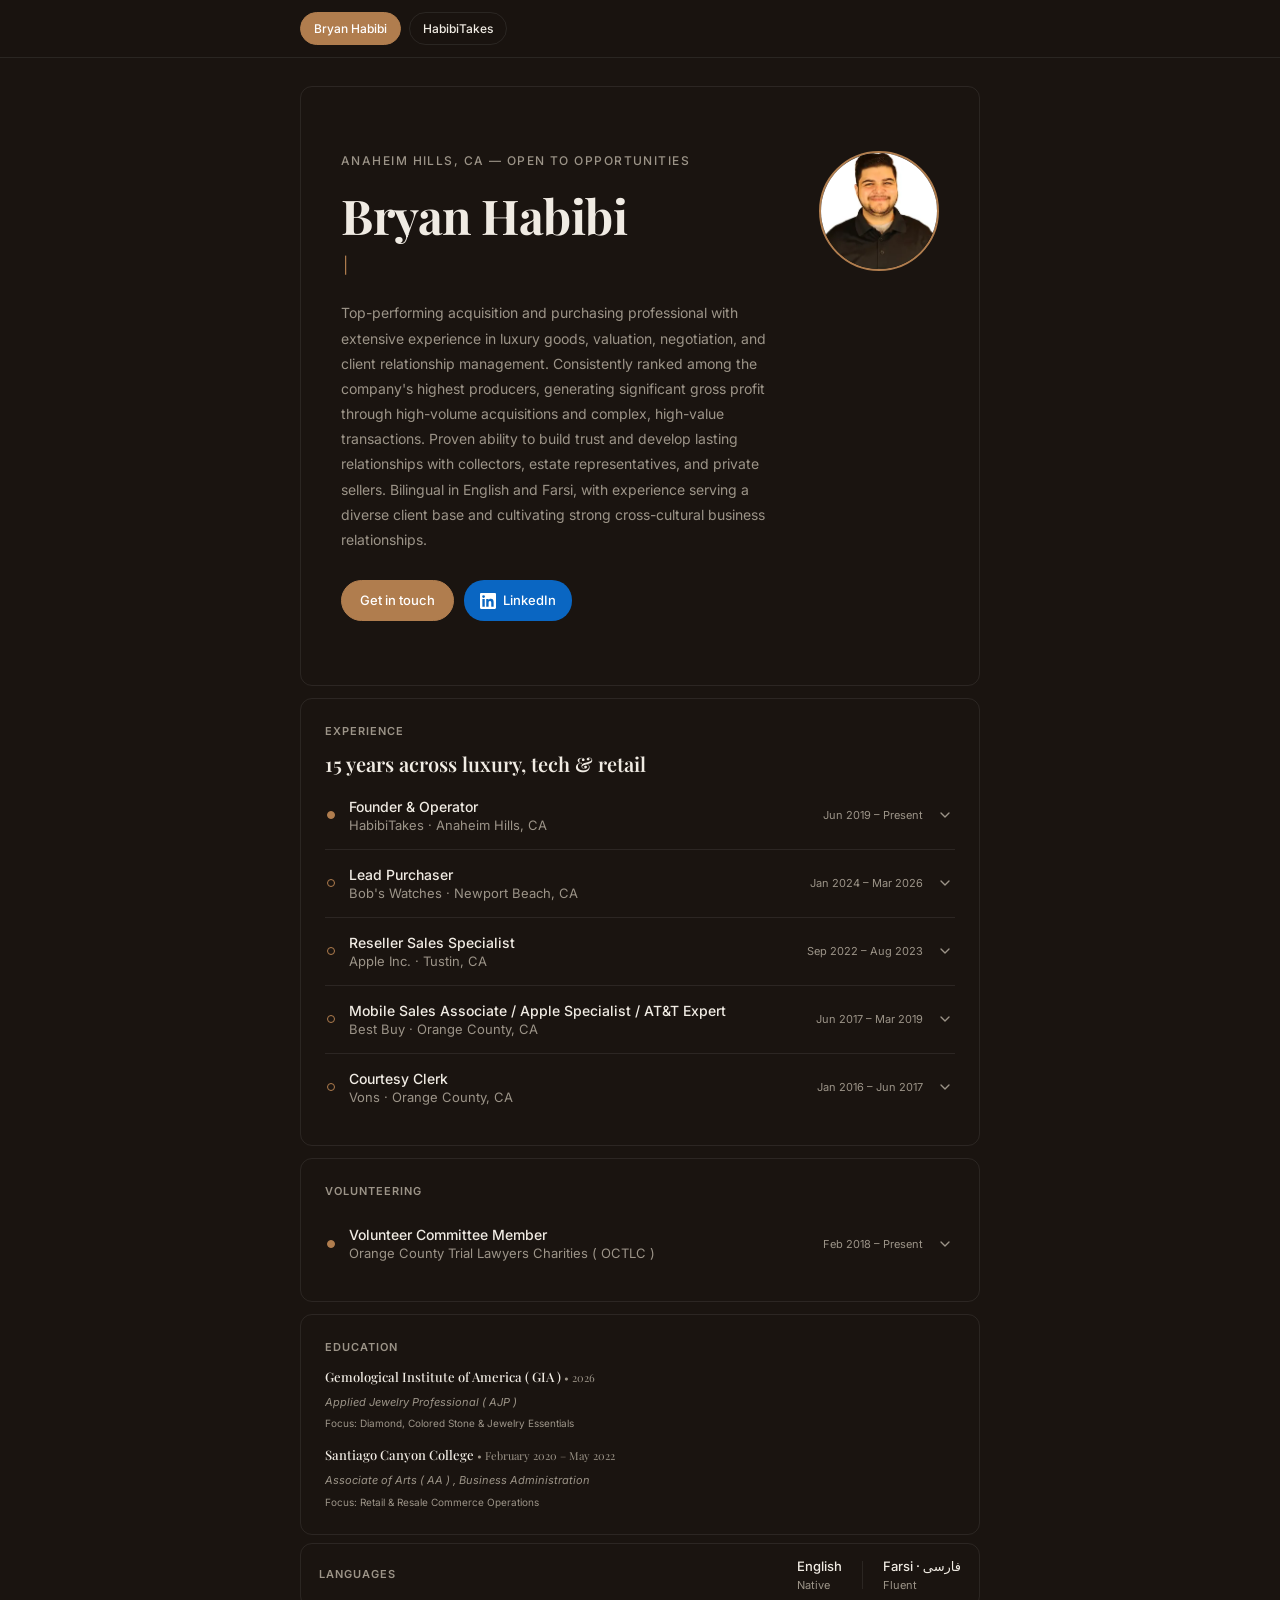
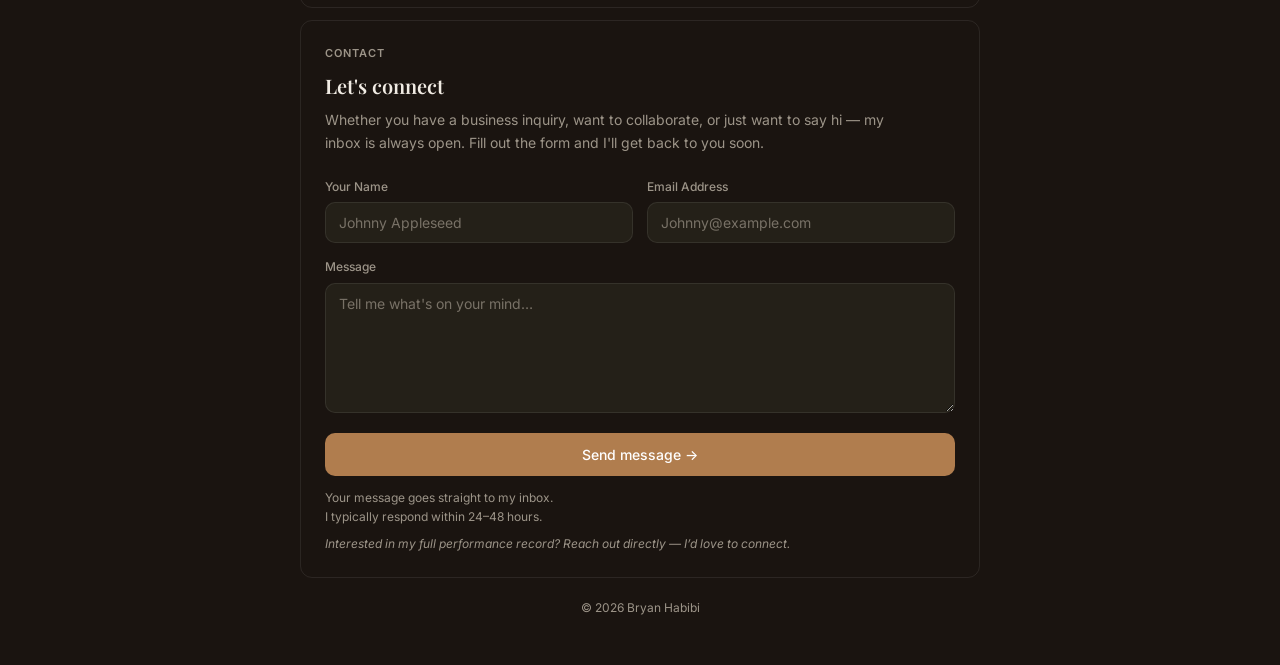
==== commit 3342971a: "education: remove the Skills card and let Education span the row Drop the badge markup and the CSS t" ====
--- a/index.html
+++ b/index.html
@@ -43,7 +43,7 @@
     "alumniOf": { "@type": "CollegeOrUniversity", "name": "Santiago Canyon College" },
     "address": { "@type": "PostalAddress", "addressLocality": "Anaheim Hills", "addressRegion": "CA", "addressCountry": "US" },
     "knowsLanguage": ["English", "Farsi"],
-    "sameAs": ["https://www.linkedin.com/in/bryannhabibi"]
+    "sameAs": ["https://www.linkedin.com/in/habibitakes"]
   }
   </script>
   <script>
@@ -281,23 +281,9 @@
     </section>
 
     <!-- ============================================================
-         SKILLS · EDUCATION · LANGUAGES
+         EDUCATION · LANGUAGES
          ============================================================ -->
-    <section class="se-wrap" aria-label="Skills, education and languages">
-
-      <div class="grid-2 se-row">
-        <!-- Skills -->
-        <div class="card fade-in d1">
-          <p class="card-label">Skills</p>
-          <div class="badge-wrap">
-            <span class="badge">Luxury Watch Valuation</span>
-            <span class="badge">Negotiation</span>
-            <span class="badge">Acquisition Strategy</span>
-            <span class="badge">Client Relationship Management</span>
-            <span class="badge">Inventory Management</span>
-            <span class="badge">Gemology (GIA AJP)</span>
-          </div>
-        </div>
+    <section class="se-wrap" aria-label="Education and languages">
 
         <!-- Education -->
         <div class="card fade-in d2">
@@ -313,7 +299,6 @@
             <p class="edu-sub">Focus: Retail &amp; Resale Commerce Operations</p>
           </div>
         </div>
-      </div>
 
       <!-- Languages -->
       <div class="card lang-bar fade-in d3">
--- a/styles.css
+++ b/styles.css
@@ -252,13 +252,6 @@
 .linkedin-btn:hover { background: #004182; }
 .linkedin-icon { width: 16px; height: 16px; flex-shrink: 0; }
 
-/* ── Two-column grid ───────────────────────────────────────── */
-.grid-2 {
-  display: grid;
-  grid-template-columns: 1fr 1fr;
-  gap: 12px;
-}
-
 /* ── Feature cards ─────────────────────────────────────────── */
 .feature-card {
   padding: 20px;
@@ -360,62 +353,12 @@
 }
 .xp-bullets li:last-child { margin-bottom: 0; }
 
-/* ── Skills ────────────────────────────────────────────────── */
-.skill-cat {
-  font-size: 11px;
-  font-weight: 600;
-  text-transform: uppercase;
-  letter-spacing: 0.07em;
-  color: var(--muted);
-  margin-bottom: 10px;
-}
-.skill-pills {
-  display: flex;
-  flex-wrap: wrap;
-  gap: 7px;
-}
-.skill-pill {
-  font-size: 12px;
-  color: var(--text);
-  border: 0.5px solid var(--border);
-  border-radius: 999px;
-  padding: 5px 11px;
-  line-height: 1.4;
-}
-.skill-divider {
-  height: 0.5px;
-  background: var(--border);
-  margin: 16px 0;
-}
-
-/* ── Skill badge pills ─────────────────────────────────────── */
-.badge-wrap {
-  display: flex;
-  flex-wrap: wrap;
-  gap: 6px;
-}
-.badge {
-  background: rgba(176, 125, 78, 0.10);
-  color: var(--accent, #b07d4e);
-  border: 0.5px solid rgba(176, 125, 78, 0.25);
-  border-radius: 20px;
-  font-size: 11px;
-  padding: 3px 10px;
-  line-height: 1.5;
-}
-html.dark .badge {
-  background: rgba(176, 125, 78, 0.15);
-  color: #c9956a;
-  border-color: rgba(176, 125, 78, 0.30);
-}
-
-/* ── Skills / Education / Languages wrapper ────────────────── */
+/* ── Education / Languages wrapper ─────────────────────────── */
 .se-wrap {
   display: flex;
   flex-direction: column;
   gap: 8px;
 }
-.se-row { gap: 8px; }
 
 /* ── Education ─────────────────────────────────────────────── */
 .edu-name {
@@ -563,14 +506,12 @@
   transition: opacity 0.7s ease, transform 0.7s ease;
 }
 .fade-in.visible { opacity: 1; transform: none; }
-.d1 { transition-delay: 0.08s; }
 .d2 { transition-delay: 0.16s; }
 .d3 { transition-delay: 0.24s; }
 .d4 { transition-delay: 0.32s; }
 
 /* ── Responsive ────────────────────────────────────────────── */
 @media (max-width: 640px) {
-  .grid-2      { grid-template-columns: 1fr; }
   .form-grid   { grid-template-columns: 1fr; }
   .hero-card   { padding: 44px 24px; }
   .hero-name   { font-size: 38px; }
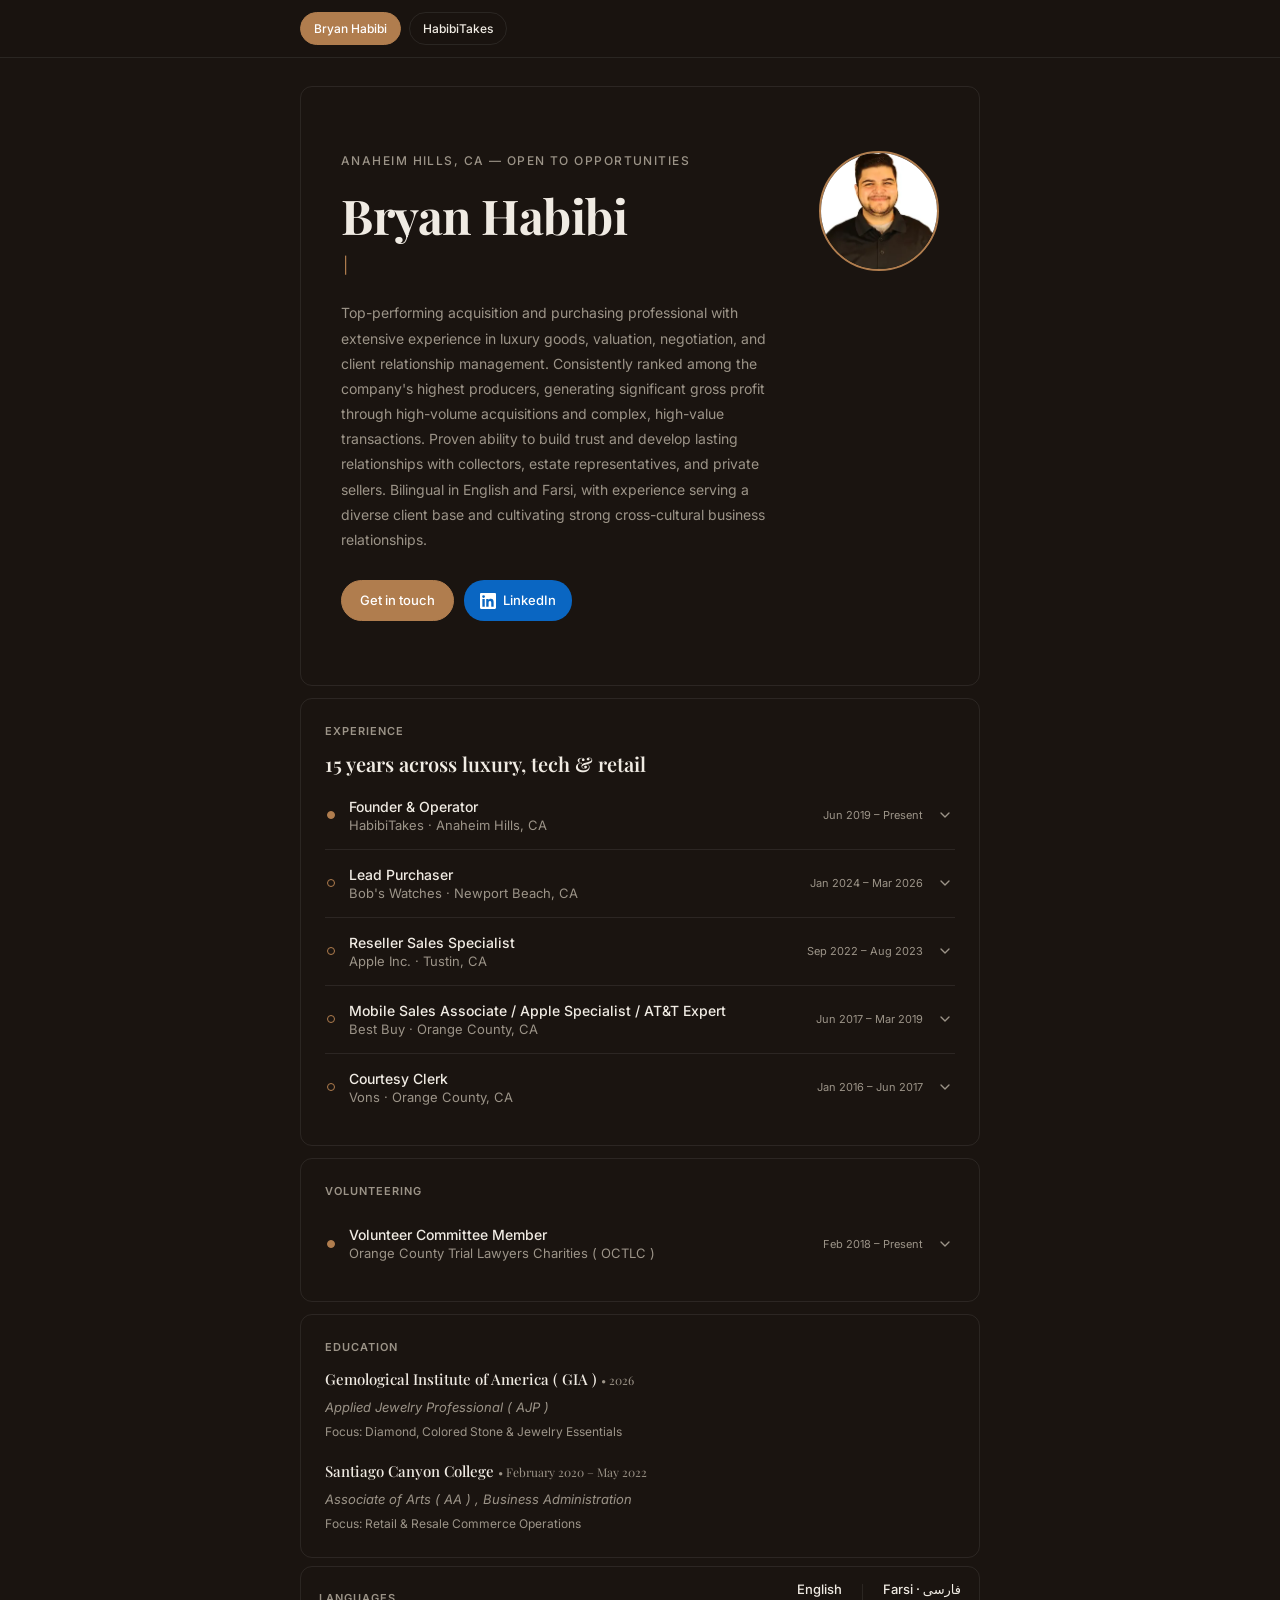
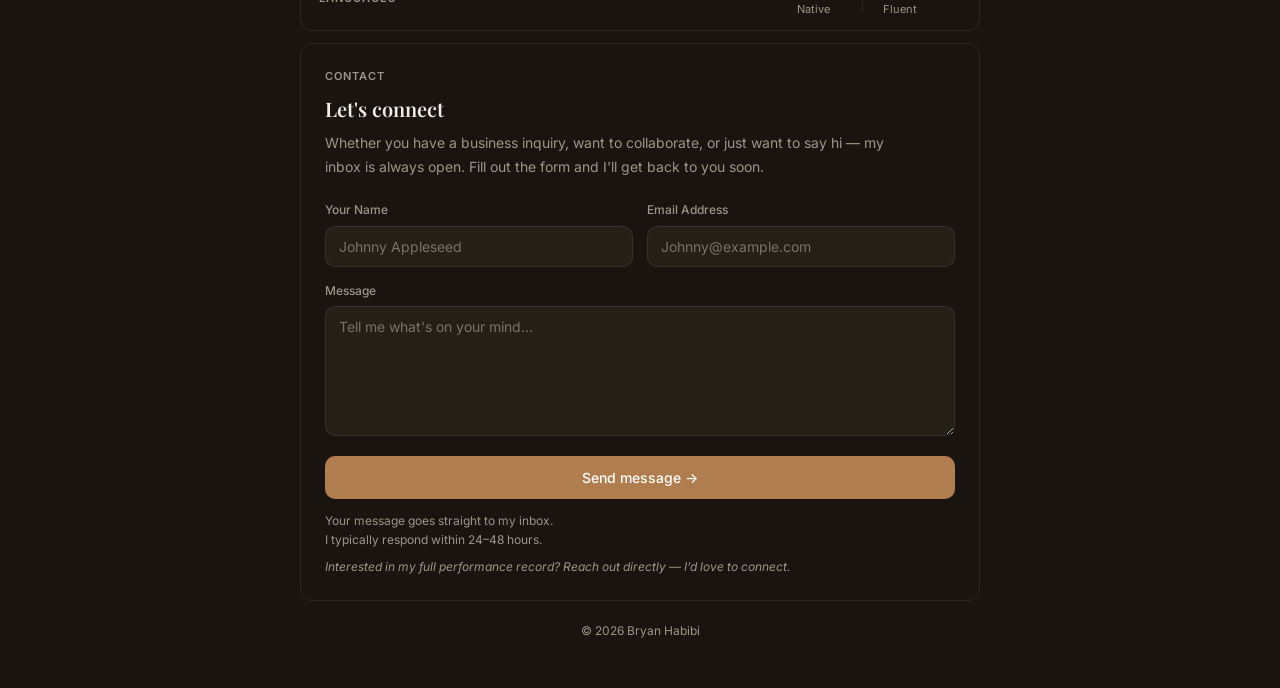
==== commit d3a33d0f: "mobile: stack job dates and loosen phone card padding On the existing phone breakpoint, put each exp" ====
--- a/index.html
+++ b/index.html
@@ -289,12 +289,12 @@
         <div class="card fade-in d2">
           <p class="card-label">Education</p>
           <div class="edu-item">
-            <p class="edu-name">Gemological Institute of America ( GIA ) <span class="edu-inline-date">&bull; 2026</span></p>
+            <p class="edu-name">Gemological Institute of America ( GIA ) <span class="edu-inline-date"><span class="edu-bullet">&bull;</span> 2026</span></p>
             <p class="edu-body"><em>Applied Jewelry Professional ( AJP )</em></p>
             <p class="edu-sub">Focus: Diamond, Colored Stone &amp; Jewelry Essentials</p>
           </div>
           <div class="edu-item">
-            <p class="edu-name">Santiago Canyon College <span class="edu-inline-date">&bull; February 2020 &ndash; May 2022</span></p>
+            <p class="edu-name">Santiago Canyon College <span class="edu-inline-date"><span class="edu-bullet">&bull;</span> February 2020 &ndash; May 2022</span></p>
             <p class="edu-body"><em>Associate of Arts ( AA ) , Business Administration</em></p>
             <p class="edu-sub">Focus: Retail &amp; Resale Commerce Operations</p>
           </div>
--- a/styles.css
+++ b/styles.css
@@ -363,17 +363,17 @@
 /* ── Education ─────────────────────────────────────────────── */
 .edu-name {
   font-family: var(--serif);
-  font-size: 13px;
-  font-weight: 500;
-  color: var(--text);
-}
-.edu-body { font-size: 11px; color: var(--muted); margin-top: 6px; }
-.edu-sub  { font-size: 10px; color: var(--muted); margin-top: 4px; }
-.edu-item + .edu-item { margin-top: 14px; }
+  font-size: 15px;
+  font-weight: 500;
+  color: var(--text);
+}
+.edu-body { font-size: 13px; color: var(--muted); margin-top: 6px; }
+.edu-sub  { font-size: 12px; color: var(--muted); margin-top: 4px; }
+.edu-item + .edu-item { margin-top: 18px; }
 .edu-inline-date {
   color: var(--muted);
   font-weight: 400;
-  font-size: 11px;
+  font-size: 12px;
 }
 
 /* ── Languages bar ─────────────────────────────────────────── */
@@ -513,11 +513,22 @@
 /* ── Responsive ────────────────────────────────────────────── */
 @media (max-width: 640px) {
   .form-grid   { grid-template-columns: 1fr; }
-  .hero-card   { padding: 44px 24px; }
   .hero-name   { font-size: 38px; }
 
-  .xp-head { flex-wrap: wrap; }
-  .xp-date { order: 3; margin-left: 22px; }
+  .card { padding-left: 18px; padding-right: 18px; }
+  .hero-card { padding: 44px 18px; }
+
+  .xp-head {
+    flex-wrap: wrap;
+    min-height: 44px;
+  }
+  .xp-date {
+    order: 3;
+    flex: 0 0 100%;
+    margin-left: 0;
+    padding-left: 22px;
+  }
+  .xp-bullets li { font-size: 14px; }
 
   /* Hero: stack photo above text, centered */
   .hero-row { flex-direction: column; }
@@ -536,6 +547,9 @@
     gap: 10px;
   }
   .lang-entries { width: 100%; }
+
+  .edu-inline-date { display: block; }
+  .edu-bullet { display: none; }
 }
 
 /* ── Reduced motion ────────────────────────────────────────── */
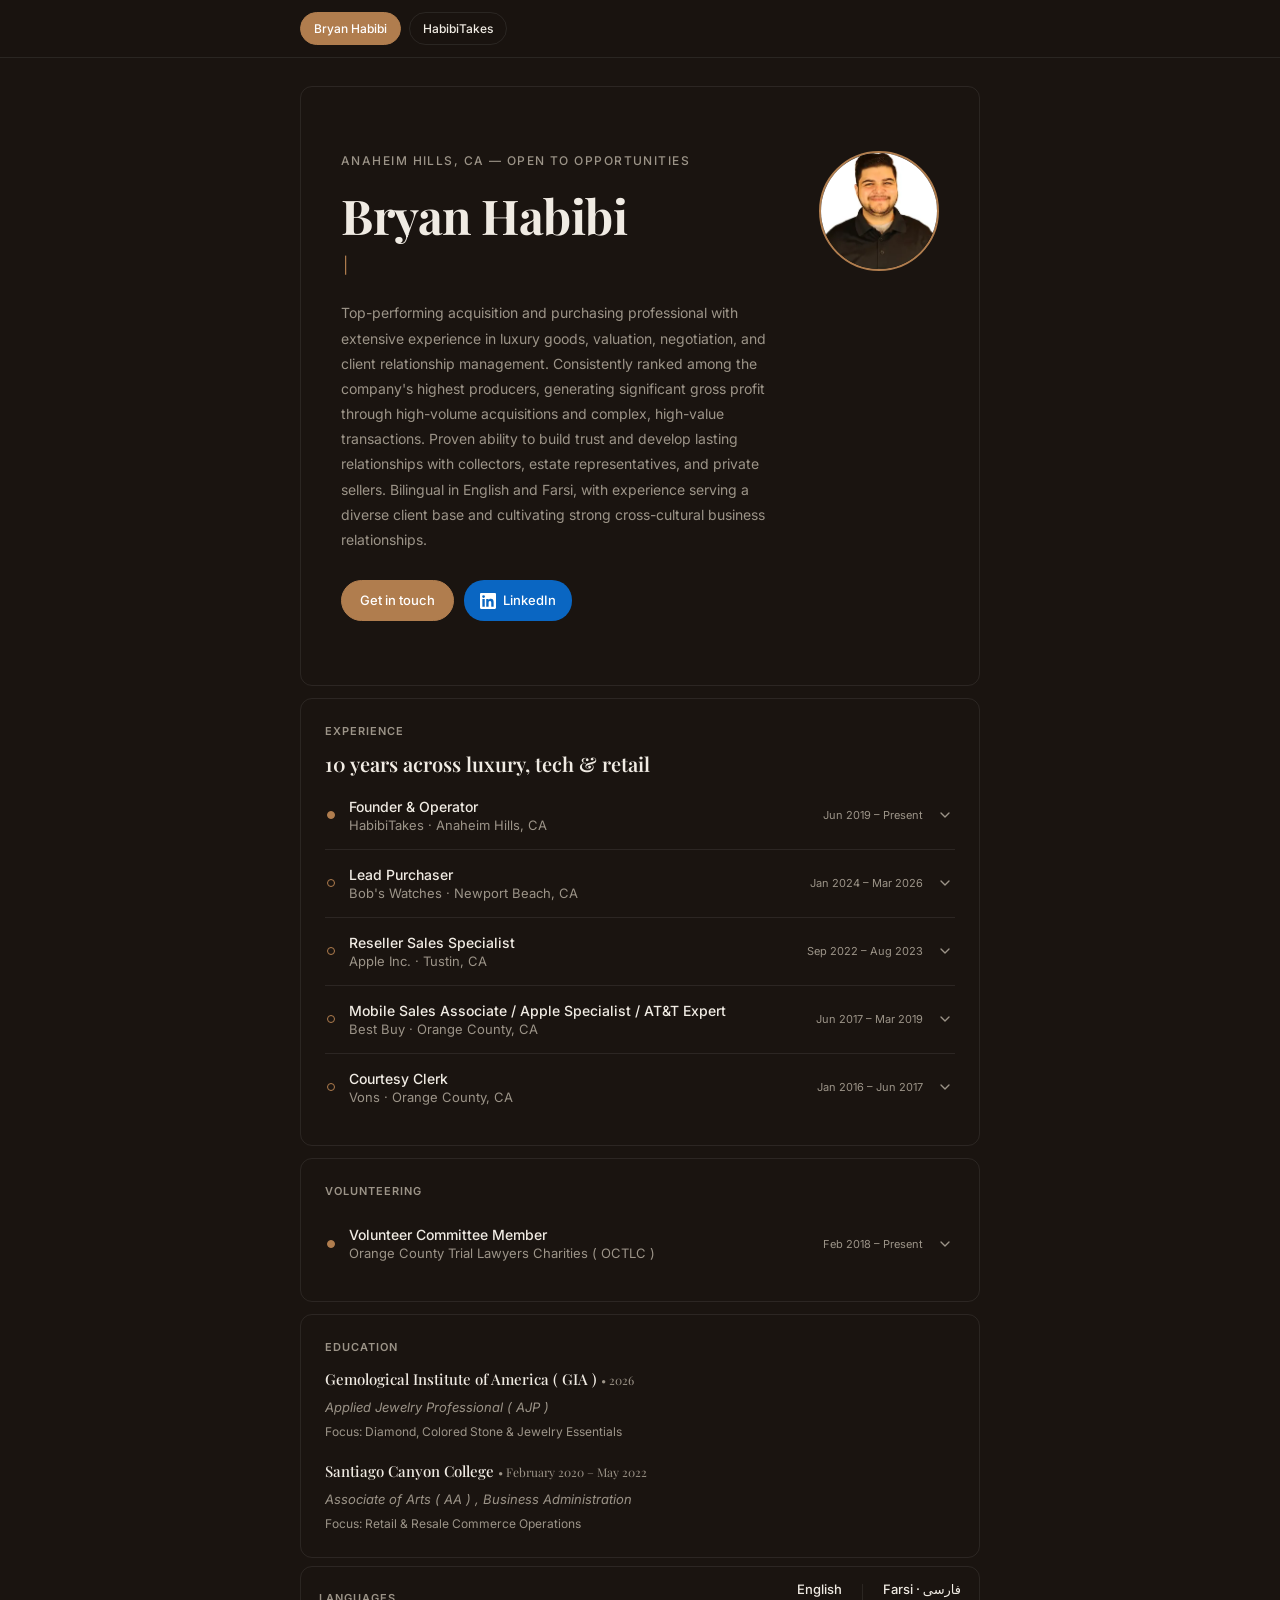
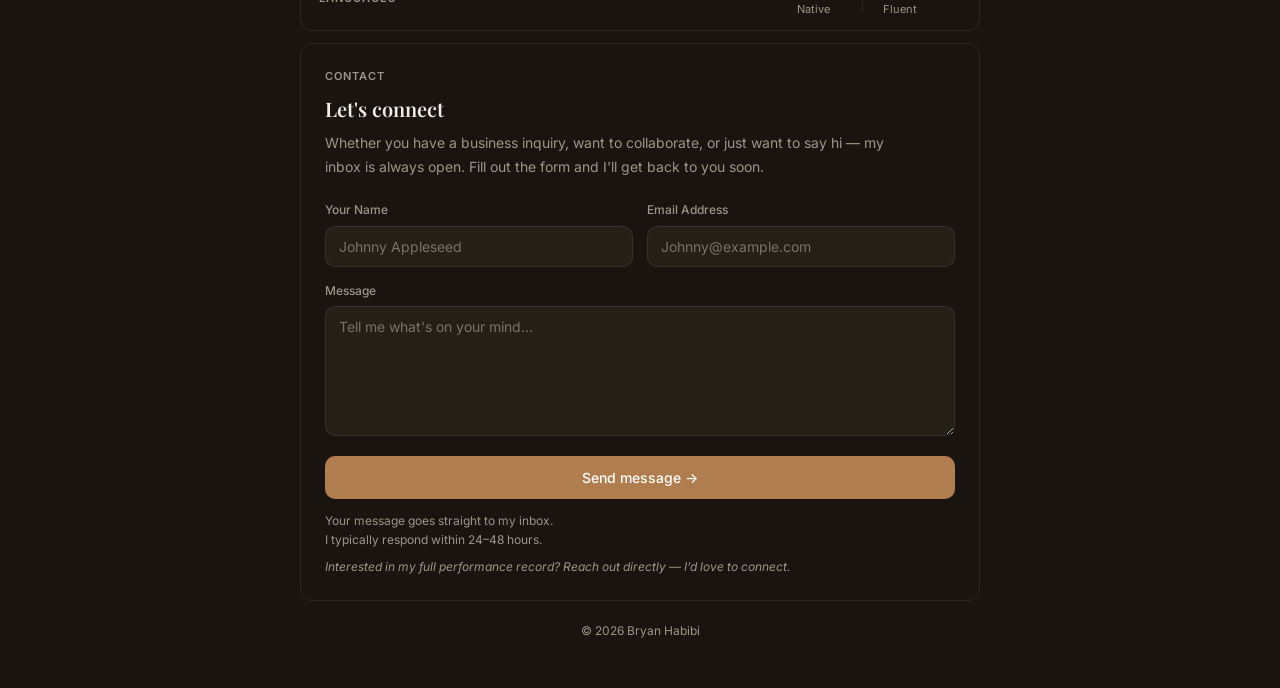
==== commit ff0d166f: "copy: say 10 years instead of 15 years Update the Experience heading and the matching meta, Open Gra" ====
--- a/index.html
+++ b/index.html
@@ -13,9 +13,9 @@
   <link rel="stylesheet" href="styles.css" />
   <link rel="icon" type="image/png" sizes="32x32" href="assets/favicon-32.png" />
   <link rel="apple-touch-icon" sizes="180x180" href="assets/apple-touch-icon.png" />
-  <meta name="description" content="Bryan Habibi — Sales and acquisitions professional in Southern California with 15 years across luxury watches, tech, and retail. Founder of HabibiTakes. GIA Applied Jewelry Professional." />
+  <meta name="description" content="Bryan Habibi — Sales and acquisitions professional in Southern California with 10 years across luxury watches, tech, and retail. Founder of HabibiTakes. GIA Applied Jewelry Professional." />
   <meta property="og:title" content="Bryan Habibi · Sales &amp; Acquisitions | Luxury Watches &amp; Resale" />
-  <meta property="og:description" content="Bryan Habibi — Sales and acquisitions professional in Southern California with 15 years across luxury watches, tech, and retail. Founder of HabibiTakes. GIA Applied Jewelry Professional." />
+  <meta property="og:description" content="Bryan Habibi — Sales and acquisitions professional in Southern California with 10 years across luxury watches, tech, and retail. Founder of HabibiTakes. GIA Applied Jewelry Professional." />
   <meta property="og:image" content="https://bryanhabibi.com/assets/og-image.jpg" />
   <meta property="og:image:width" content="1200" />
   <meta property="og:image:height" content="630" />
@@ -23,7 +23,7 @@
   <meta property="og:type" content="website" />
   <meta name="twitter:card" content="summary_large_image" />
   <meta name="twitter:title" content="Bryan Habibi · Sales &amp; Acquisitions | Luxury Watches &amp; Resale" />
-  <meta name="twitter:description" content="Bryan Habibi — Sales and acquisitions professional in Southern California with 15 years across luxury watches, tech, and retail. Founder of HabibiTakes. GIA Applied Jewelry Professional." />
+  <meta name="twitter:description" content="Bryan Habibi — Sales and acquisitions professional in Southern California with 10 years across luxury watches, tech, and retail. Founder of HabibiTakes. GIA Applied Jewelry Professional." />
   <meta name="twitter:image" content="https://bryanhabibi.com/assets/og-image.jpg" />
   <link rel="canonical" href="https://bryanhabibi.com" />
   <script type="application/ld+json">
@@ -115,7 +115,7 @@
     <section id="experience" class="card fade-in">
       <div class="xp-header">
         <p class="card-label">Experience</p>
-        <h2 class="card-title">15 years across luxury, tech &amp; retail</h2>
+        <h2 class="card-title">10 years across luxury, tech &amp; retail</h2>
       </div>
 
       <div class="xp-list-wrap">
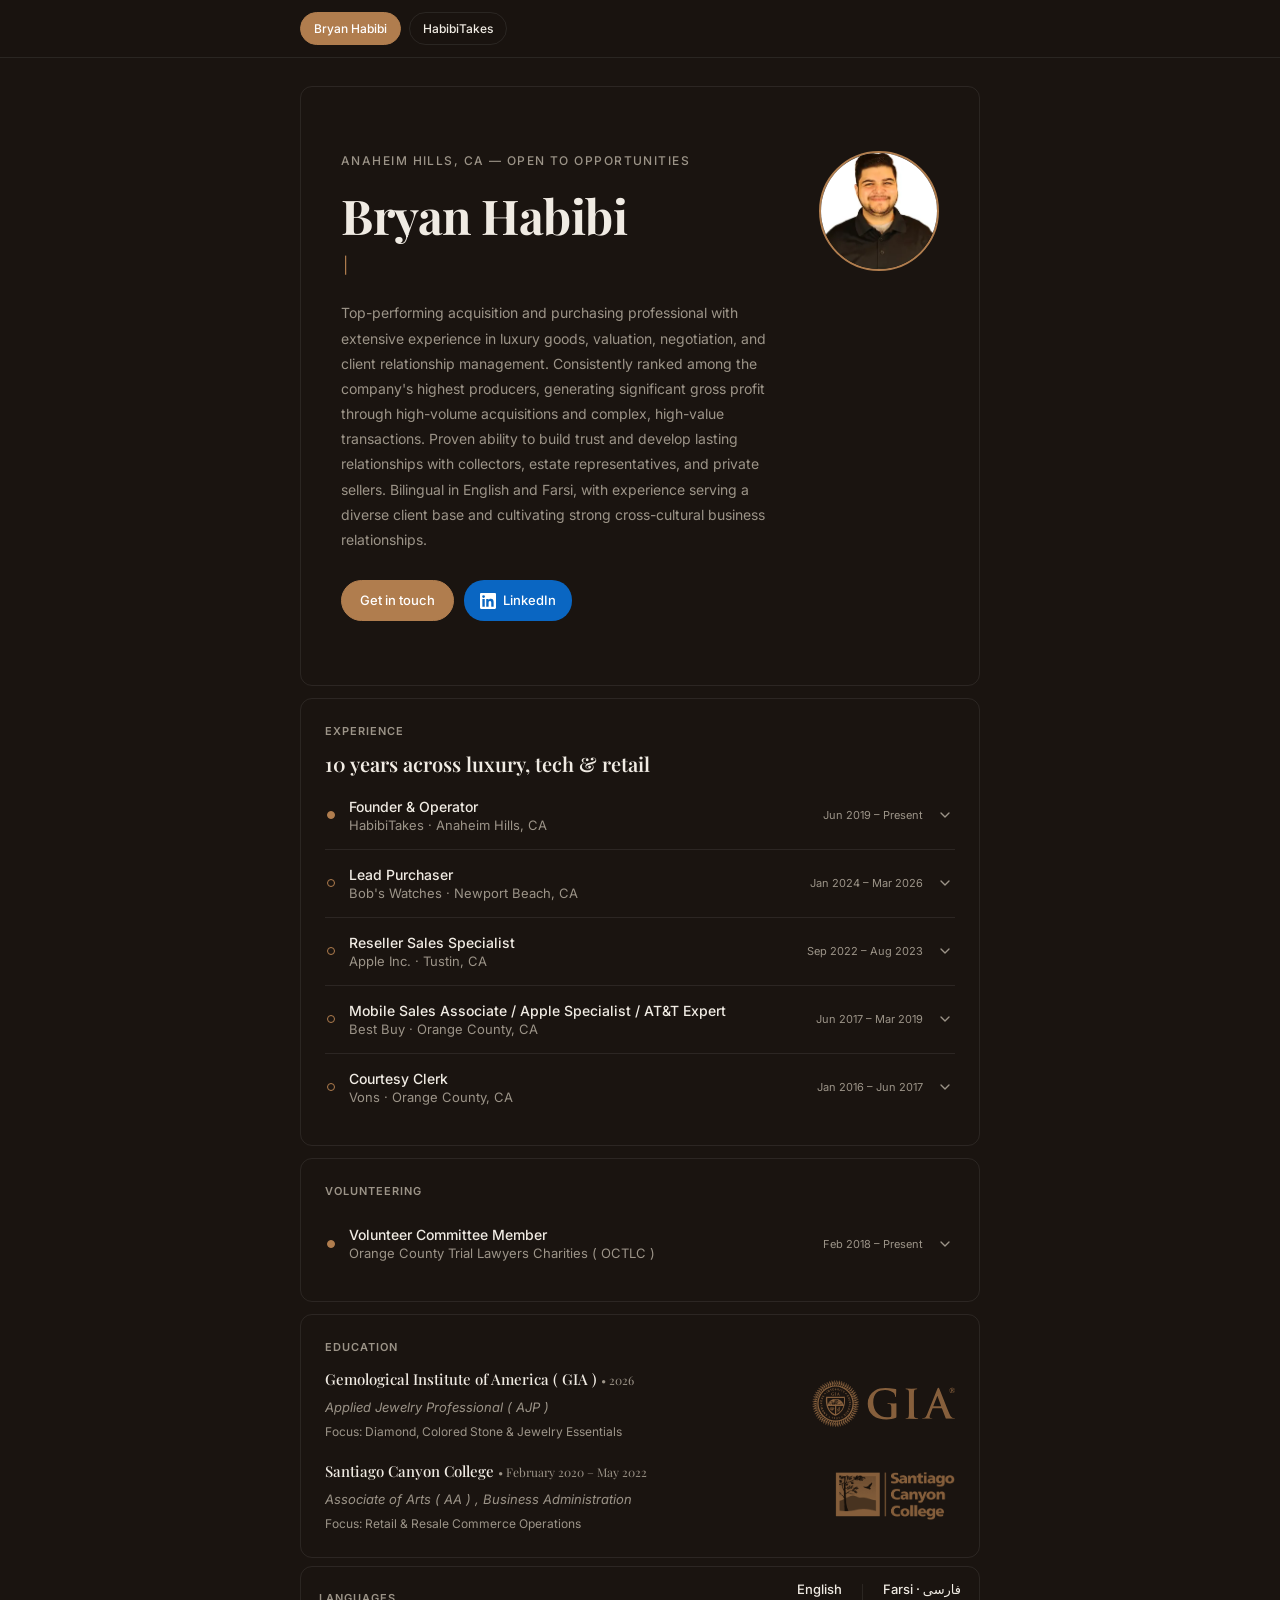
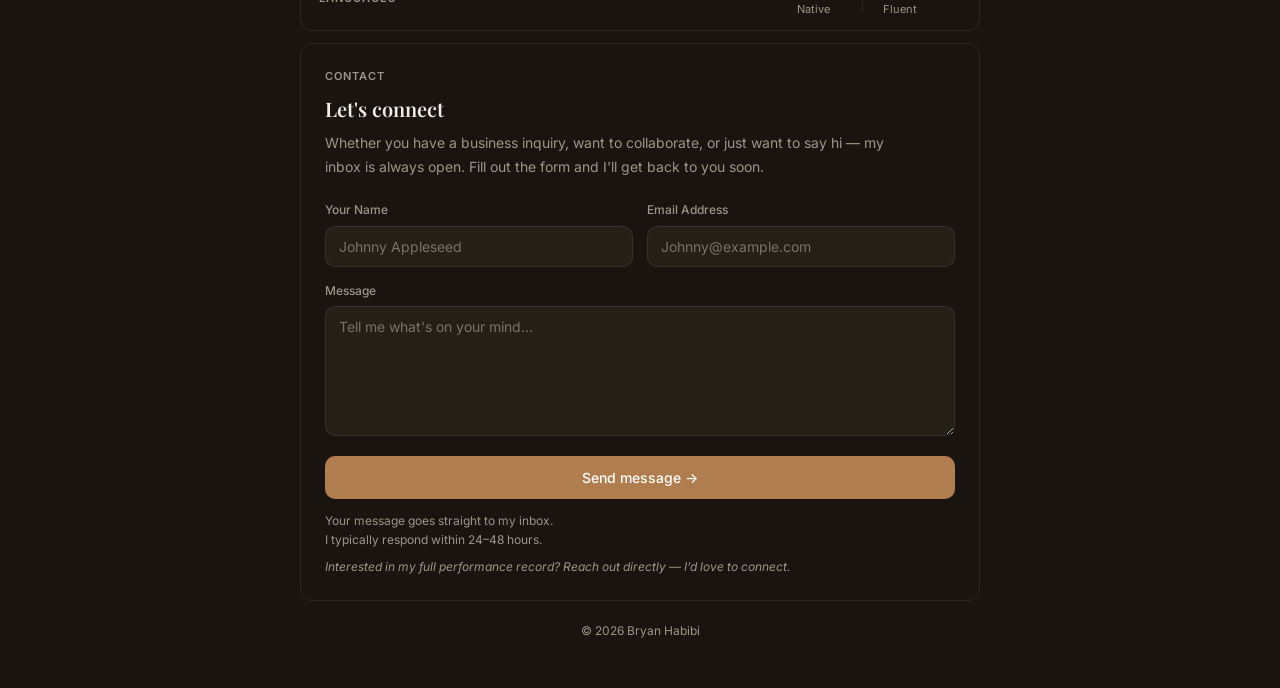
==== commit f0195ba0: "education: place official school logos beside each entry Show the GIA and Santiago Canyon College ma" ====
--- a/index.html
+++ b/index.html
@@ -289,14 +289,20 @@
         <div class="card fade-in d2">
           <p class="card-label">Education</p>
           <div class="edu-item">
-            <p class="edu-name">Gemological Institute of America ( GIA ) <span class="edu-inline-date"><span class="edu-bullet">&bull;</span> 2026</span></p>
-            <p class="edu-body"><em>Applied Jewelry Professional ( AJP )</em></p>
-            <p class="edu-sub">Focus: Diamond, Colored Stone &amp; Jewelry Essentials</p>
+            <div class="edu-copy">
+              <p class="edu-name">Gemological Institute of America ( GIA ) <span class="edu-inline-date"><span class="edu-bullet">&bull;</span> 2026</span></p>
+              <p class="edu-body"><em>Applied Jewelry Professional ( AJP )</em></p>
+              <p class="edu-sub">Focus: Diamond, Colored Stone &amp; Jewelry Essentials</p>
+            </div>
+            <img class="edu-logo" src="assets/gia-logo.svg" alt="" aria-hidden="true" width="167" height="56" loading="lazy">
           </div>
           <div class="edu-item">
-            <p class="edu-name">Santiago Canyon College <span class="edu-inline-date"><span class="edu-bullet">&bull;</span> February 2020 &ndash; May 2022</span></p>
-            <p class="edu-body"><em>Associate of Arts ( AA ) , Business Administration</em></p>
-            <p class="edu-sub">Focus: Retail &amp; Resale Commerce Operations</p>
+            <div class="edu-copy">
+              <p class="edu-name">Santiago Canyon College <span class="edu-inline-date"><span class="edu-bullet">&bull;</span> February 2020 &ndash; May 2022</span></p>
+              <p class="edu-body"><em>Associate of Arts ( AA ) , Business Administration</em></p>
+              <p class="edu-sub">Focus: Retail &amp; Resale Commerce Operations</p>
+            </div>
+            <img class="edu-logo" src="assets/scc-logo.png" alt="" aria-hidden="true" width="299" height="120" loading="lazy">
           </div>
         </div>
 
--- a/styles.css
+++ b/styles.css
@@ -375,6 +375,18 @@
   font-weight: 400;
   font-size: 12px;
 }
+.edu-item {
+  display: flex;
+  align-items: center;
+  gap: 20px;
+}
+.edu-copy { flex: 1; min-width: 0; }
+.edu-logo {
+  flex-shrink: 0;
+  height: 48px;
+  width: auto;
+  opacity: 0.72;
+}
 
 /* ── Languages bar ─────────────────────────────────────────── */
 .lang-bar {
@@ -550,6 +562,8 @@
 
   .edu-inline-date { display: block; }
   .edu-bullet { display: none; }
+  .edu-item { display: block; }
+  .edu-logo { display: none; }
 }
 
 /* ── Reduced motion ────────────────────────────────────────── */
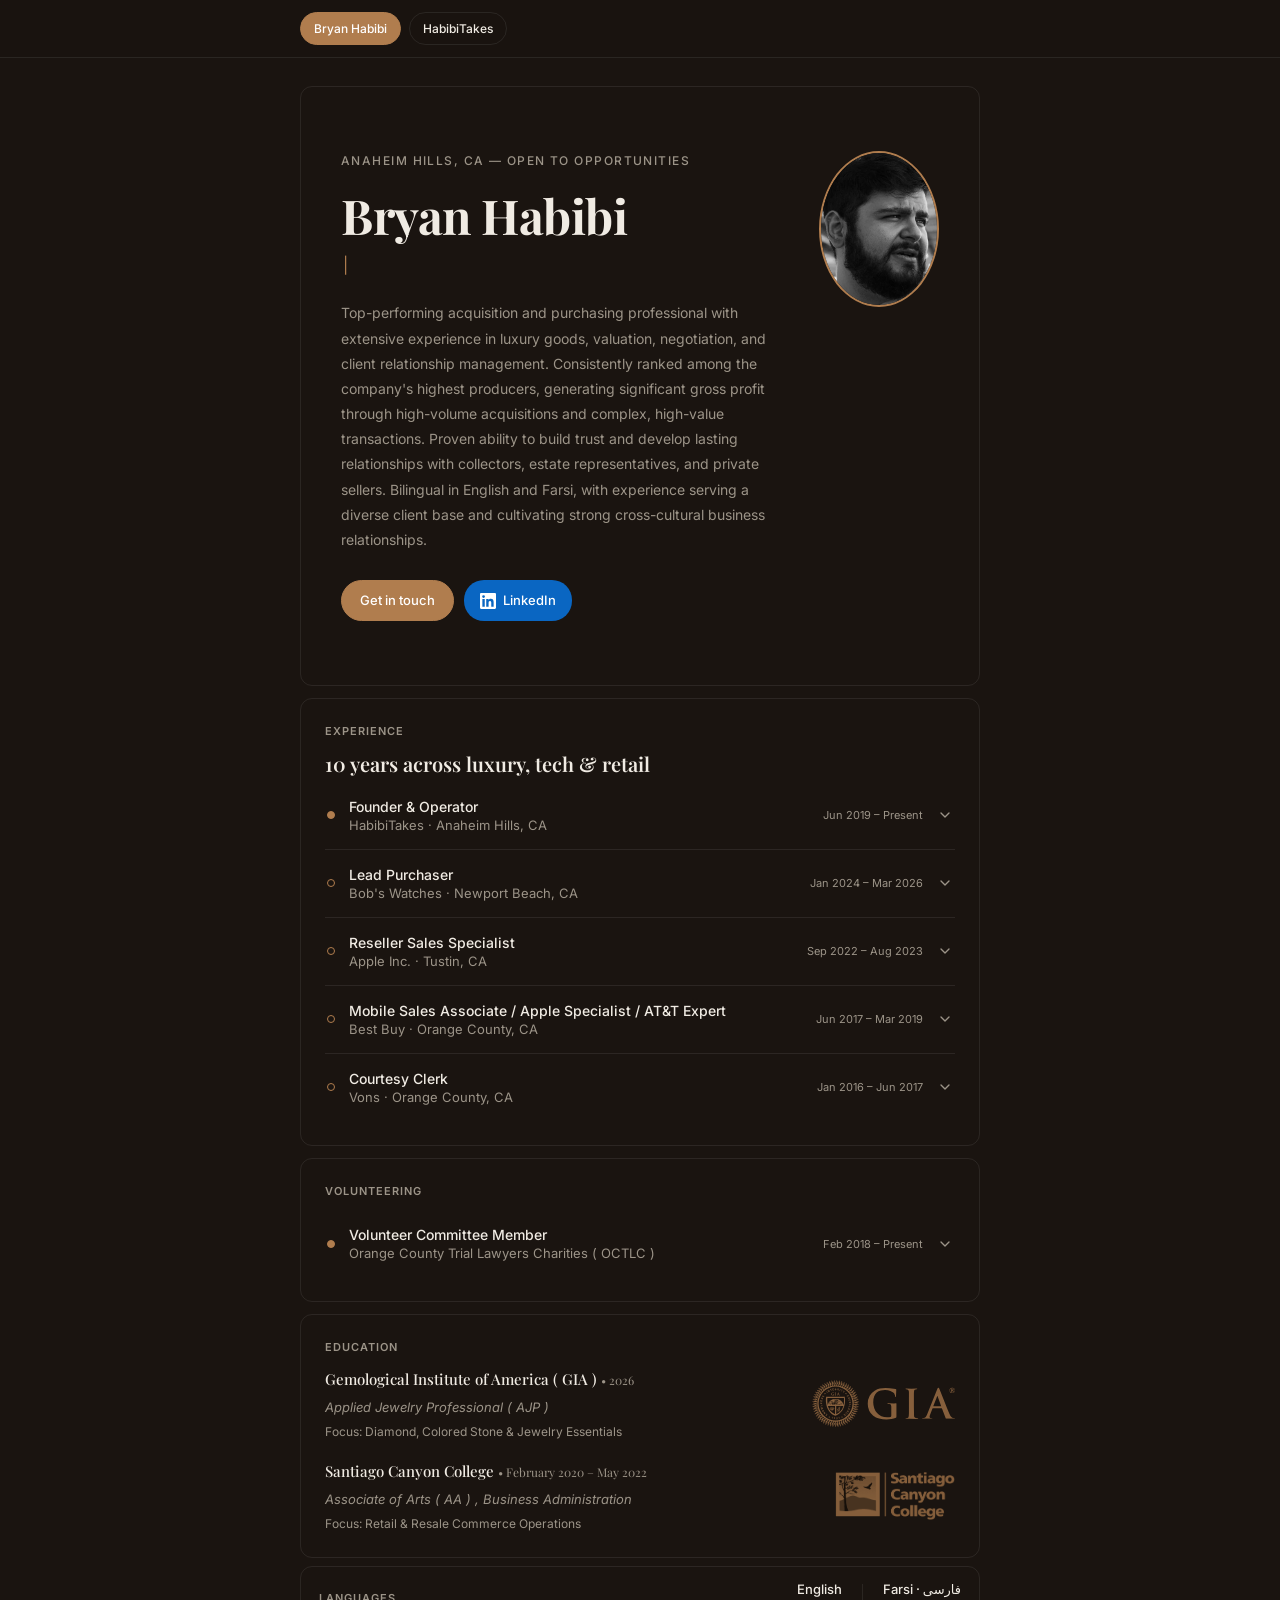
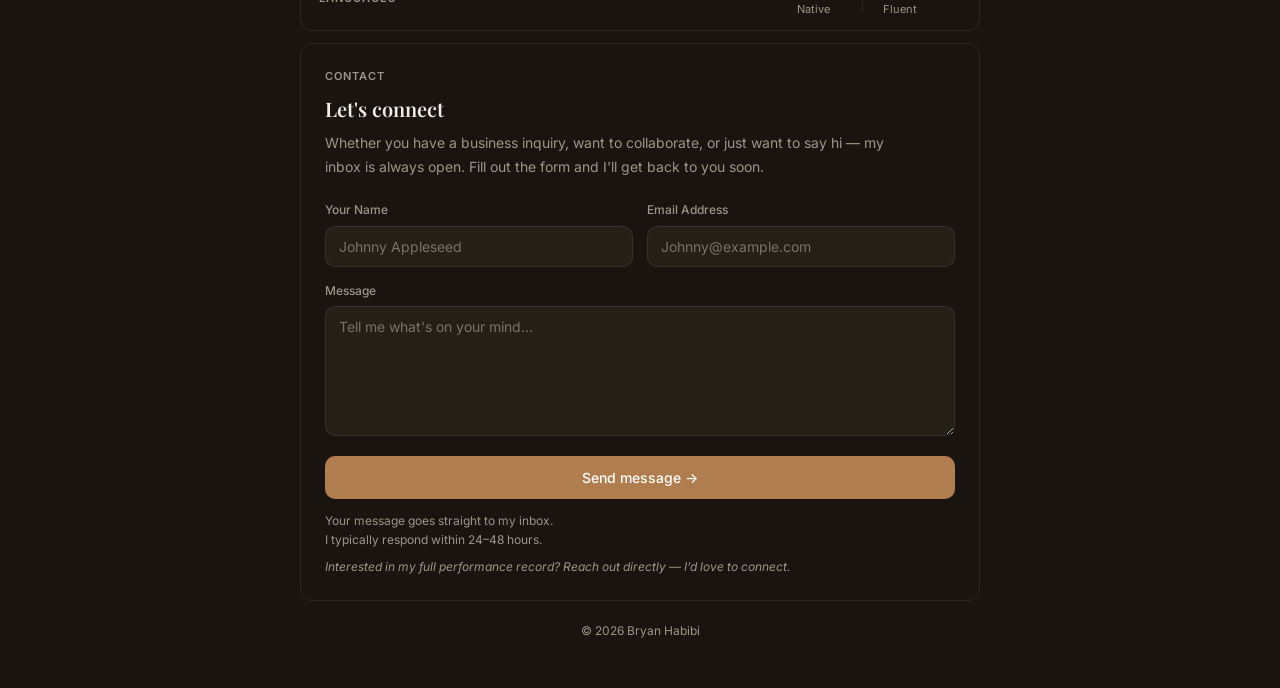
==== commit 2e6ffad7: "hero: swap in the new portrait and frame it as an oval Replace the headshot files, size the frame to" ====
--- a/index.html
+++ b/index.html
@@ -105,7 +105,7 @@
             </a>
           </div>
         </div>
-        <picture><source srcset="assets/BryanHabibi_Headshot.webp" type="image/webp"><img class="hero-photo" src="assets/BryanHabibi_Headshot.jpg" alt="Bryan Habibi" width="120" height="120" fetchpriority="high"></picture>
+        <picture><source srcset="assets/BryanHabibi_Headshot.webp" type="image/webp"><img class="hero-photo" src="assets/BryanHabibi_Headshot.jpg" alt="Bryan Habibi" width="120" height="156" fetchpriority="high"></picture>
       </div>
     </section>
 
--- a/styles.css
+++ b/styles.css
@@ -226,10 +226,10 @@
 .hero-row source { display: none; }
 .hero-photo {
   width: 120px;
-  height: 120px;
+  height: 156px;
   border-radius: 50%;
   object-fit: cover;
-  object-position: center top;
+  object-position: center center;
   border: 2px solid var(--accent, #b07d4e);
   flex-shrink: 0;
 }
@@ -548,7 +548,7 @@
     order: -1;
     align-self: center;
     width: 96px;
-    height: 96px;
+    height: 125px;
     margin-bottom: 16px;
   }
 
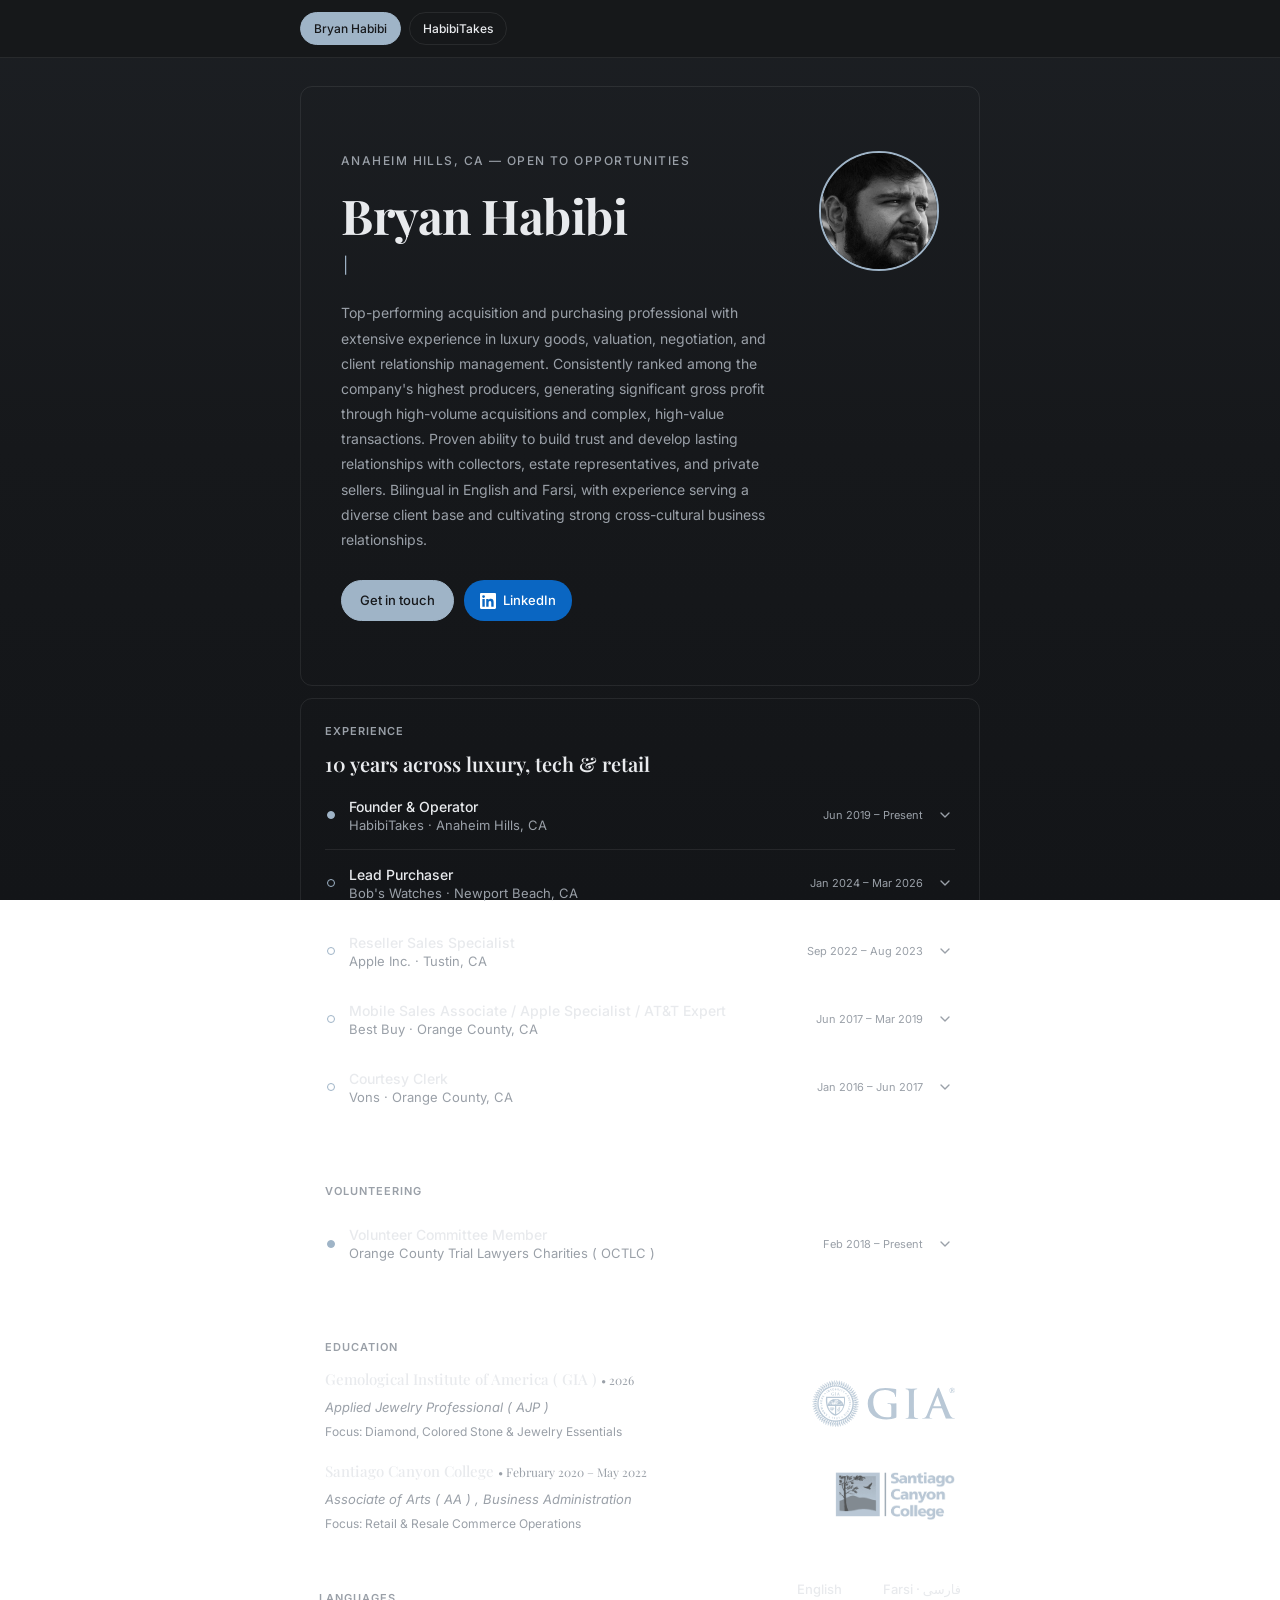
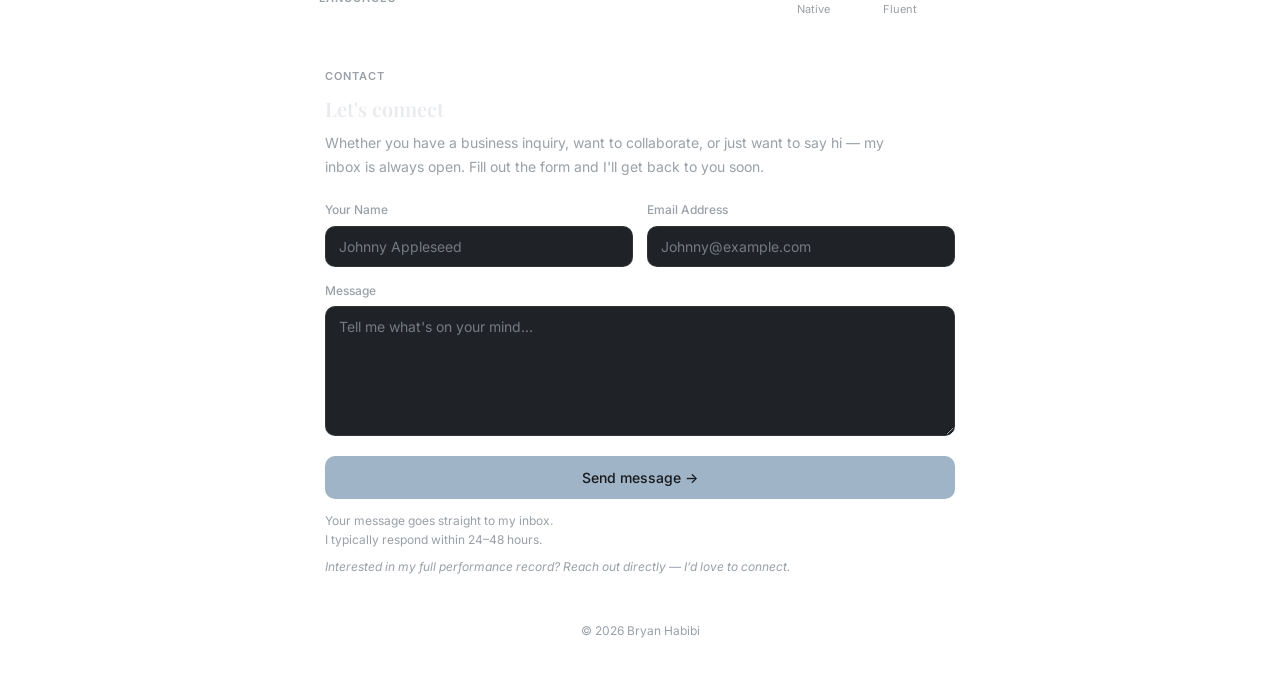
==== commit a390a589: "hero: restore the circle and apply Graphite + Steel Use the square headshot at 120px again and repla" ====
--- a/index.html
+++ b/index.html
@@ -50,7 +50,7 @@
     window.SITE_ID    = 'bryan';
     window.SITE_NAME  = 'Bryan Habibi';
     window.SITE_EMOJI = '👔';
-    window.SITE_COLOR = 0xb07d4e;
+    window.SITE_COLOR = 0x9fb4c7;
   </script>
   <script defer src="analytics.js"></script>
 </head>
@@ -105,7 +105,7 @@
             </a>
           </div>
         </div>
-        <picture><source srcset="assets/BryanHabibi_Headshot.webp" type="image/webp"><img class="hero-photo" src="assets/BryanHabibi_Headshot.jpg" alt="Bryan Habibi" width="120" height="156" fetchpriority="high"></picture>
+        <picture><source srcset="assets/BryanHabibi_Headshot.webp" type="image/webp"><img class="hero-photo" src="assets/BryanHabibi_Headshot.jpg" alt="Bryan Habibi" width="120" height="120" fetchpriority="high"></picture>
       </div>
     </section>
 
--- a/styles.css
+++ b/styles.css
@@ -12,13 +12,13 @@
 
 /* Dark mode is enforced permanently (class="dark" on <html>). */
 html.dark {
-  --bg:        #1a1410;
-  --surface:   #242018;
-  --text:      #f0ebe3;
-  --muted:     #9c9488;
-  --accent:    #b07d4e;
-  --border:    rgba(255, 255, 255, 0.08);
-  --nav-bg:    rgba(26, 20, 16, 0.92);
+  --bg:        #16181b;
+  --surface:   #1f2226;
+  --text:      #e8eaed;
+  --muted:     #9aa0a8;
+  --accent:    #9fb4c7;
+  --border:    rgba(255,255,255,0.08);
+  --nav-bg:    rgba(22,24,27,0.92);
 }
 
 * { box-sizing: border-box; margin: 0; padding: 0; }
@@ -44,7 +44,7 @@
   left: -9999px;
   top: 0;
   background: var(--accent);
-  color: #fff;
+  color: #16181b;
   padding: 10px 16px;
   border-radius: 0 0 8px 0;
   z-index: 100;
@@ -89,7 +89,7 @@
 .switcher-btn:hover { border-color: var(--accent); }
 .switcher-btn.active {
   background: var(--accent);
-  color: #fff;
+  color: #16181b;
   border-color: var(--accent);
 }
 
@@ -203,7 +203,7 @@
 }
 .pill-filled {
   background: var(--accent);
-  color: #fff;
+  color: #16181b;
   border: 0.5px solid var(--accent);
 }
 .pill-filled:hover { opacity: 0.9; }
@@ -226,11 +226,11 @@
 .hero-row source { display: none; }
 .hero-photo {
   width: 120px;
-  height: 156px;
+  height: 120px;
   border-radius: 50%;
   object-fit: cover;
-  object-position: center center;
-  border: 2px solid var(--accent, #b07d4e);
+  object-position: center top;
+  border: 2px solid var(--accent);
   flex-shrink: 0;
 }
 
@@ -460,7 +460,7 @@
   margin-top: 6px;
   width: 100%;
   background: var(--accent);
-  color: #fff;
+  color: #16181b;
   border: none;
   border-radius: 10px;
   padding: 13px;
@@ -475,7 +475,7 @@
 
 #form-error {
   display: none;
-  color: #c0392b;
+  color: #e06c5c;
   font-size: 13px;
   margin-top: 10px;
 }
@@ -548,7 +548,7 @@
     order: -1;
     align-self: center;
     width: 96px;
-    height: 125px;
+    height: 96px;
     margin-bottom: 16px;
   }
 
@@ -572,3 +572,6 @@
   .fade-in { opacity: 1; transform: none; transition: none; }
   .hero-sub.tw-typing::after { animation: none; }
 }
+
+/* palette extras */
+body{background:linear-gradient(180deg,#1c1f23 0%,#16181b 50%,#131518 100%) fixed;}
